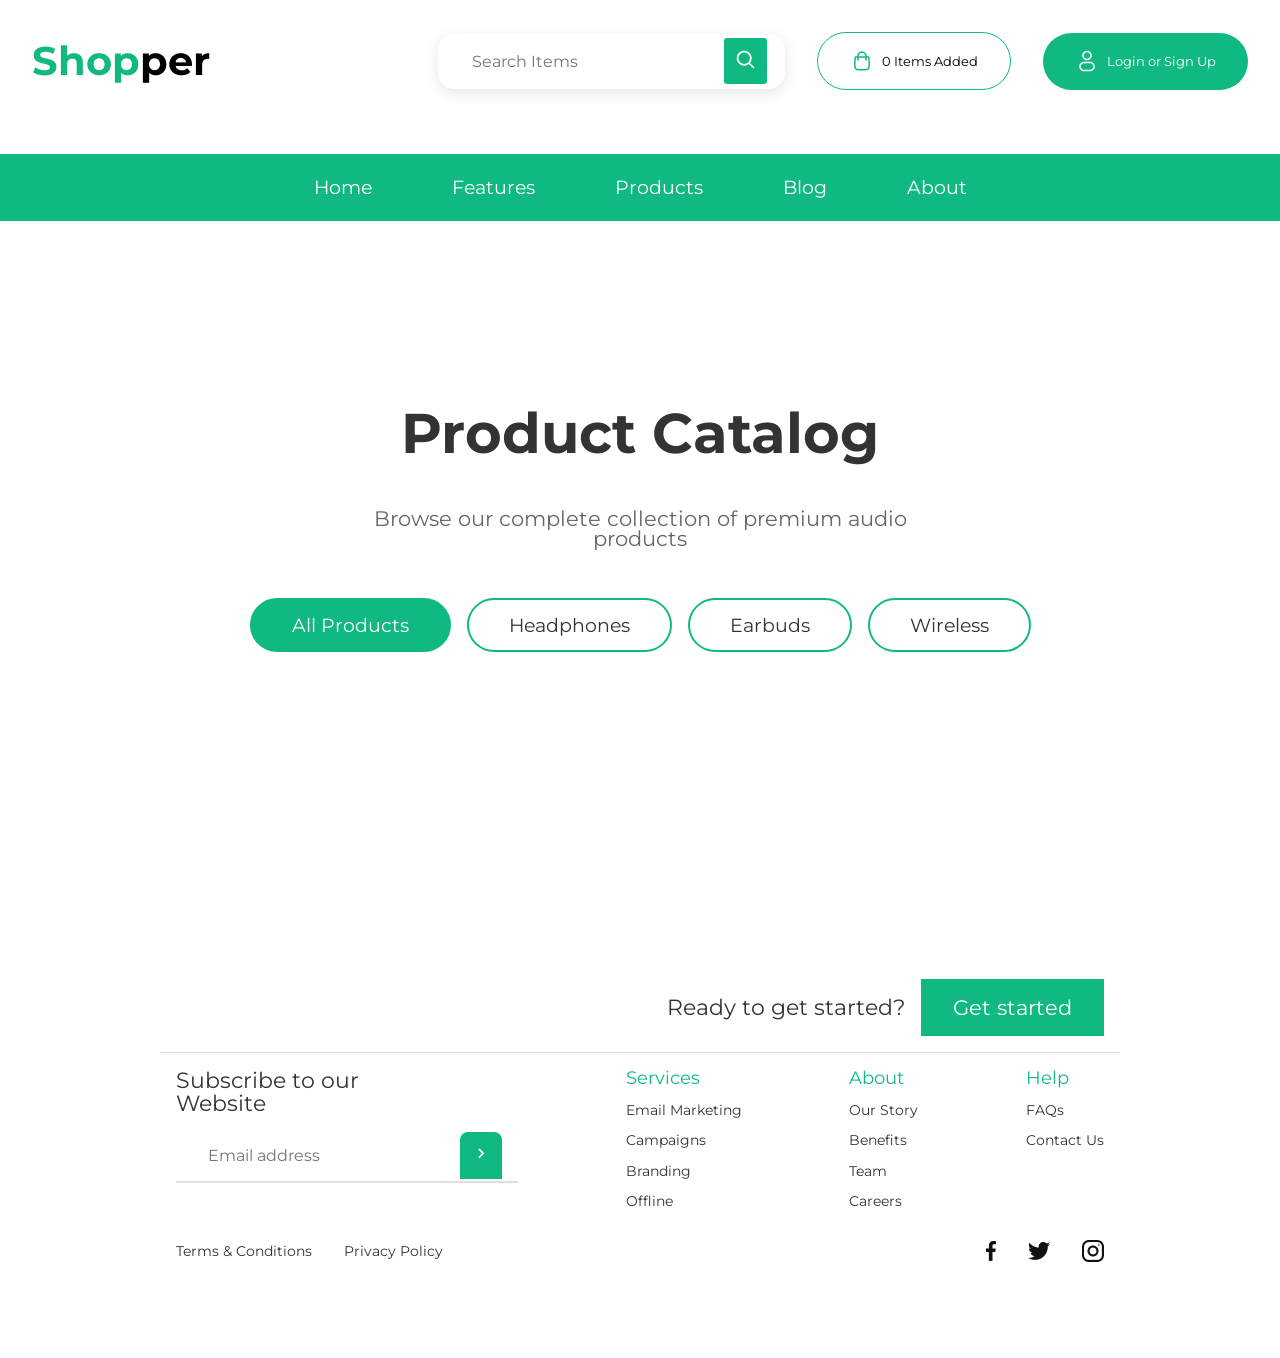
==== pages/catalog.html @ db153574 "feat: add catalog page" ====
<!DOCTYPE html>
<html lang="en">
<head>
    <meta charset="UTF-8">
    <meta name="viewport" content="width=device-width, initial-scale=1.0">
    <title>Catalog - Shopper</title>
    <link rel="stylesheet" href="../styles/home.css">
    <link rel="stylesheet" href="../styles/footer.css">
    <link rel="stylesheet" href="../styles/header.css">
    <link rel="stylesheet" href="../styles/global.css">
    <link rel="stylesheet" href="../styles/catalog.css">
    <link rel="stylesheet" href="../styles/mobile.css">
    <link rel="preconnect" href="https://fonts.googleapis.com">
    <link rel="preconnect" href="https://fonts.gstatic.com" crossorigin>
    <link href="https://fonts.googleapis.com/css2?family=Montserrat:ital,wght@0,100..900;1,100..900&display=swap" rel="stylesheet">
</head>
<body>
    <header>
        <div class="header-top">
            <h1 class="logo">
                <span class="shop">Shop</span><span class="per">per</span>
            </h1>
            <div class="header-top-buttons">
                <div class="search-container">
                    <input type="text" placeholder="Search Items" class="search-input">
                    <button type="button" class="search-button">
                        <img src="../images/search.png" alt="">
                    </button>
                </div>
                <button class="header-top-buttons1"><img src="../images/Shopping-bag.png" alt=""> 0 Items Added</button>
                <button class="header-top-buttons2"><img src="../images/Profile.png" alt=""> Login or Sign Up</button>
            </div>
        </div>
        <div class="header-bottom">
            <nav>
                <a href="home.html">Home</a>
                <a href="#">Features</a>
                <a href="catalog.html">Products</a>
                <a href="#">Blog</a>
                <a href="#">About</a>
            </nav>
        </div>
    </header>
    <main>
        <section class="catalog-section">
            <h1>Product Catalog</h1>
            <p class="catalog-description">Browse our complete collection of premium audio products</p>
            <div class="catalog-filters">
                <button class="filter-btn active" data-category="all">All Products</button>
                <button class="filter-btn" data-category="headphones">Headphones</button>
                <button class="filter-btn" data-category="earbuds">Earbuds</button>
                <button class="filter-btn" data-category="wireless">Wireless</button>
            </div>
            <div id="catalog-container"></div>
        </section>
    </main>
    <footer>
        <div class="footer-top">
            <p>Ready to get started?</p>
            <button>Get started</button>
        </div>
        <div class="footer-center">
            <div class="footer-center-block">
                <p>Subscribe to our<br>Website</p>
                <div class="email-container">
                    <input type="text" placeholder="Email address" class="email-input">
                    <button type="button" class="email-button">
                        <img src="../images/ic-keyboard-arrow-right-48px.png" alt="">
                    </button>
                </div>
            </div>
            <div class="footer-center-list">
                <p>Services</p>
                <a href="">Email Marketing</a>
                <a href="">Campaigns</a>
                <a href="">Branding</a>
                <a href="">Offline</a>
            </div>
            <div class="footer-center-list">
                <p>About</p>
                <a href="">Our Story</a>
                <a href="">Benefits</a>
                <a href="">Team</a>
                <a href="">Careers</a>               
            </div>
            <div class="footer-center-list">
                <p>Help</p>
                <a href="">FAQs</a>
                <a href="">Contact Us</a>
            </div>
        </div>
        <div class="footer-bottom">
            <div class="footer-bottom-left">
                <a>Terms & Conditions</a>
                <a>Privacy Policy</a>
            </div>
            <div class="footer-bottom-right">
                <img src="../images/001-facebook.png" alt="">
                <img src="../images/003-twitter.png" alt="">
                <img src="../images/004-instagram.png" alt="">
            </div>
        </div>
    </footer>
    <script src="../scripts/catalog.js"></script>
</body>
</html>
---- styles/home.css ----
.section1{
    display: flex;
    justify-content: center;
    align-items: center;
    gap: 2rem;
    width: 100%;
    padding: 2rem 4rem;
}

.section1-left{
    display: flex;
    justify-content: space-between;
    align-items: center;
    flex-direction: column;
    gap: 1rem;
    width: 50%;
}

.section1-left-top{
    display: flex;
    justify-content: center;
    align-items: start;
    flex-direction: column;
    gap: 3rem;
    width: 100%;
}

.section1-left-top h2{
    font-size: 4em;
}

.section1-left-top p{
    font-size: 1.3em;
}

.section1-left-top button{
    background: #10B981;
    padding: 1rem 3rem;
    border-radius: 0.6rem;
    font-size: 1.3em;
    color: white;
}

.section1-left-bottom{
    display: flex;
    justify-content: start;
    align-items: center;
    gap: 1rem;
    width: 100%;
}

.section1-left-bottom p{
    font-size: 1.5em;
}

.section1-right{
    display: flex;
    justify-content: center;
    align-items: end;
    gap: 1rem;
    width: 50%;
}

.section1-right-left{
    display: flex;
    justify-content: center;
    align-items: center;
    flex-direction: column;
    gap: 1rem;
}

.section1-right-left p{
    font-size: 1em;
}

.section1-right-right{
    display: flex;
    justify-content: center;
    align-items: center;
    flex-direction: column;
    gap: 1rem;
}

.section1-right-right-top, .section1-right-right-bottom{
    width: 100%;
}

.section1-right-right-top{
    text-align: start;
}

.section1-right-right-bottom{
    text-align: end;
}

.product-card {
    position: relative;
    display: flex;
    flex-direction: column;
    align-items: center;
    width: 300px; 
    height: 400px; 
}

.curved-text-container {
    position: absolute;
    top: -20px; 
    width: 100%;
    height: 120px; 
    display: flex;
    justify-content: center;
    z-index: 2;
}

.curved-text {
    width: 280px; 
    height: 150px; 
}

.curved-text text {
    font-size: 1.8em; 
    font-weight: bold;
    fill: #000000;
    letter-spacing: 1px; 
}

.product-image {
    margin-bottom: 1rem;
    background: #ECFEF4;
    padding: 7rem 1rem; 
    border-radius: 10rem;
    display: flex;
    justify-content: center;
    align-items: center;
    flex-direction: column;
    gap: 1rem;
    height: 100%;
}

.product-image img {
    object-fit: contain;
}

.product-price {
    font-size: 2em;
    font-weight: bold;
    color: #000;
}

/******************************************************/

.section2{
    display: flex;
    justify-content: center;
    align-items: center;
    gap: 5rem;
    background: #845EC2;
    width: 100%;
    padding: 3rem 5rem;
}

.section2-left{
    display: flex;
    justify-content: center;
    align-items: center;
    flex-direction: column;
    width: 50%;
    position: relative; 
}

.section2-left p{
    font-size: 3.5em;
    color: transparent; 
    -webkit-text-stroke: 1px #ffffff; 
    text-align: center;
    z-index: 1; 
}

.section2-left-imgs{
    display: flex;
    justify-content: center;
    align-items: center;
    gap: 2rem;
    width: 100%;
    position: relative; 
}

.section2-left-imgs img:nth-child(2){
    margin-bottom: 5rem;
    position: relative;
    z-index: 2; 
    transform: scale(1.1); 
}

.section2-left-price{
    display: flex;
    align-items: center;
    justify-content: center;
    gap: 0.5rem;
    z-index: 1;
}

.section2-left-price p{
    font-size: 2em;
    color: #000; 
    -webkit-text-stroke: 0; 
    color: white;
}

.section2-left-price b{
    font-size: 2em;
    margin-left: 1rem;
    color: white;
}

.section2-right{
    display: flex;
    justify-content: center;
    align-items: start;
    flex-direction: column;
    gap: 2rem;
    width: 50%;
}

.section2-right h2{
    font-size: 2.7em;
    color: white;
}

.section2-right p{
    font-size: 1.3em;
    color: white;
}

.section2-right-buttons{
    display: flex;
    justify-content: center;
    align-items: center;
    gap: 2rem;
}

.section2-right-buttons1{
    padding: 1rem 3rem;
    background: #10B981;
    font-size: 1.3em;
    color: white;
    border-radius: 0.5rem;
}

.section2-right-buttons2{
    padding: 1rem 3rem;
    background: transparent;
    font-size: 1.3em;
    color: white;
}

/***************************************************************/

.section3, .section4{
    display: flex;
    justify-content: center;
    align-items: center;
    flex-direction: column;
    gap: 2rem;
    padding: 5rem 3rem;
    width: 100%;
}

.section3 h2, .section4 h2{
    font-size: 2.7em;
}

.section3-buttons, .section4-buttons{
    display: flex;
    justify-content: center;
    align-items: center;
    gap: 1rem;
}

.section3-buttons button, .section4-buttons button{
    font-size: 1.5em;
    border-radius: 50%;
    padding: 1rem 3rem;
    background: transparent;
}

.section3-buttons button:first-child, .section4-buttons button:first-child{
    color: white;
    background: #10B981;
}

.section3-slider, .section4-slider{
    display: flex;
    justify-content: center;
    align-items: center;
    gap: 2rem;
    width: 100%;
}

.section3-slider-cards, .section4-slider-cards{
    display: grid;
    gap: 4rem;
    width: 100%;
    grid-template-columns: repeat(3, 1fr);
}

.section3-slider-card, .section4-slider-card{
    display: flex;
    justify-content: center;
    align-items: center;
    flex-direction: column;
    gap: 1rem;
    height: 100%;
}

.section3-slider-card-block, .section4-slider-card-block{
    padding: 1rem;
    display: flex;
    justify-content: space-between;
    align-items: center;
    flex-direction: column;
    gap: 1rem;
    border-radius: 1rem;
    width: 100%;
    min-height: 412px;
}

.card1{
    background: #ECFEF4;
}

.card2{
    background: #C9F2FF;
}

.card3{
    background: #E5D5FF;
}

.card11{
    background: #E0EFFF;
}

.card22{
    background: #E8F9FF;
}

.card33{
    background: #D3FBFB;
}

.section3-slider-card-block-text, .section4-slider-card-block-text{
    display: flex;
    justify-content: center;
    align-items: start;
    flex-direction: column;
    background: white;
    padding: 1rem;
    gap: 1rem;
    width: 100%;
    border-radius: 1rem;
}

.section3-slider-card-block-text p, .section4-slider-card-block-text p{
    font-size: 1.3em;
}

.section3-slider-card-block-text-rev, .section4-slider-card-block-text-rev{
    display: flex;
    justify-content: center;
    align-items: center;
    gap: 1rem;
}

.section3-slider-card-block-text-rev img, .section4-slider-card-block-text-rev img{
    width: 100%;
}

.section3-slider-card-block-text-rev p, .section4-slider-card-block-text-rev p{
    font-size: 0.7em;
    color: #888888;
    width: 100%;
}

.section3-slider-card-block-text b, .section4-slider-card-block-text b{
    font-size: 1.3em;
}

.section3-slider-card button, .section4-slider-card button{
    background: #10B981;
    font-size: 1.3em;
    padding: 1rem 3rem;
    width: 100%;
    border-radius: 1rem;
    color: white;
}

/*********************************************************/

.section5{
    display: flex;
    justify-content: center;
    align-items: center;
    flex-direction: column;
    gap: 3rem;
    width: 100%;
}

.section5 h2{
    font-size: 3em;
}

.section5-slider{
    width: 100%;
    background: #845EC2;
    padding: 3rem 5rem;
    display: flex;
    justify-content: center;
    align-items: center;
    gap: 1rem;
}

.section5-slider-block{
    display: flex;
    justify-content: center;
    align-items: center;
    gap: 2rem;
}

.section5-slider-block img:first-child{
    margin-bottom: 2rem;
}

.section5-slider-block-text{
    display: flex;
    justify-content: center;
    align-items: start;
    flex-direction: column;
    gap: 2rem;
}

.section5-slider-block-text h3{
    font-size: 3.5em;
    color: white;
}

.section5-slider-block-text p{
    font-size: 1.3em;
    color: white;
}

.section5-slider-block-text-price, .section5-slider-block-text-colors{
    display: flex;
    justify-content: center;
    align-items: center;
    gap: 1rem;
}

.section5-slider-block-text-price p{
    font-size: 2em;
    color: white;
}

.section5-slider-block-text-price b{
    font-size: 2em;
    color: white;
}

.section5-slider-block-text-color1{
    padding: 1rem;
    border-radius: 50%;
    background: #000;
}

.section5-slider-block-text-color2{
    padding: 1rem;
    border-radius: 50%;
    background: #FFF500;
}

.section5-slider-block-text-color3{
    padding: 1rem;
    border-radius: 50%;
    background: #4484FF;
}

.section5-slider-block-text-buttons{
    display: flex;
    justify-content: center;
    align-items: center;
    gap: 1rem;
}

.section5-slider-block-text-buttons button{
    padding: 1rem 5rem;
    border-radius: 0.5rem;
    font-size: 1.3em;
    background: transparent;
    color: white;
}

.section5-slider-block-text-buttons button:first-child{
    background: #10B981;
}
---- styles/footer.css ----
footer{
    display: flex;
    justify-content: center;
    align-items: center;
    flex-direction: column;
    width: 100%;
    max-width: 1440px;
    padding: 5rem 10rem;
}

.footer-top{
    display: flex;
    justify-content: end;
    align-items: center;
    width: 100%;
    gap: 1rem;
    border-bottom: 1px solid #9797974d;
    padding: 1rem;
}

.footer-top p{
    font-size: 1.4em;
}

.footer-top button{
    background: #10B981;
    font-size: 1.3em;
    padding: 1rem 2rem;
    color: white;
}

.footer-center{
    display: flex;
    justify-content: space-between;
    align-items: start;
    gap: 2rem;
    width: 100%;
    padding: 1rem;
}

.footer-center-block{
    display: flex;
    justify-content: center;
    align-items: start;
    flex-direction: column;
    gap: 1rem;
}

.footer-center-block p{
    font-size: 1.4em;
}

.email-container {
    display: flex;
    align-items: center;
    max-width: 400px;
    border-bottom: 2px solid #9797974d;
    overflow: hidden;
    background: white;
    transition: border-color 0.3s ease;
}

.email-input {
    flex: 1;
    padding: 1rem 2rem;
    border: none;
    outline: none;
    font-size: 1em;
    background: transparent;
}

.email-button {
    padding: 0.7rem;
    border-top-left-radius: 0.5rem;
    border-top-right-radius: 0.5rem;
    background: #10B981;
    cursor: pointer;
    transition: color 0.3s ease;
    margin-right: 1rem;
}

.email-button:hover {
    background: #0c8d62;
}

.footer-center-list{
    display: flex;
    justify-content: center;
    align-items: start;
    flex-direction: column;
    gap: 1rem;
}

.footer-center-list p{
    color: #10B981;
    font-size: 1.1em;
}

.footer-center-list a{
    font-size: 0.9em;
}

.footer-bottom{
    display: flex;
    justify-content: space-between;
    align-items: center;
    width: 100%;
    padding: 1rem;
}

.footer-bottom-left{
    display: flex;
    justify-content: center;
    align-items: center;
    gap: 2rem;
}

.footer-bottom-left a{
    font-size: 0.9em;
}

.footer-bottom-right{
    display: flex;
    justify-content: center;
    align-items: center;
    gap: 2rem;
}
---- styles/header.css ----
header{
    width: 100%;
    max-width: 1440px;
    display: flex;
    justify-content: center;
    align-items: center;
    flex-direction: column;
    gap: 2rem;
}

.header-top{
    display: flex;
    justify-content: space-between;
    align-items: center;
    padding: 2rem;
    width: 100%;
}

.logo {
    font-size: 2.5em;
}

.shop {
    color: #10B981; 
}

.per {
    color: #000000; 
}

.header-top-buttons{
    display: flex;
    justify-content: center;
    align-items: center;
    gap: 2rem;
}

.search-container {
    display: flex;
    align-items: center;
    max-width: 400px;
    border: 2px solid #ffffff;
    border-radius: 1rem;
    overflow: hidden;
    background: white;
    transition: border-color 0.3s ease;
    box-shadow: 0 4px 15px rgba(0, 0, 0, 0.1);
}

.search-input {
    flex: 1;
    padding: 1rem 2rem;
    border: none;
    outline: none;
    font-size: 1em;
    background: transparent;
}

.search-button {
    padding: 0.7rem;
    border-radius: 0.2rem;
    background: #10B981;
    cursor: pointer;
    transition: color 0.3s ease;
    margin-right: 1rem;
}

.search-button:hover {
    background: #0c8d62;
}

.header-top-buttons1{
    border: 0.1rem solid #10B981;
    border-radius: 2rem;
    padding: 1rem 2rem;
    background: white;
    display: flex;
    justify-content: center;
    align-items: center;
    gap: 0.5rem;
}

.header-top-buttons2{
    background: #10B981;
    border-radius: 2rem;
    padding: 1rem 2rem;
    color: white;
    display: flex;
    justify-content: center;
    align-items: center;
    gap: 0.5rem;
}

.header-bottom{
    width: 100%;
    background: #10B981;
    padding: 1.5rem;
    display: flex;
    justify-content: center;
    align-items: center;
}

.header-bottom nav{
    display: flex;
    justify-content: center;
    align-items: center;
    gap: 5rem;   
}

.header-bottom nav a{
    color: white;
    font-size: 1.2em;
}
---- styles/global.css ----
* {
    margin: 0;
    padding: 0;
    box-sizing: border-box;
    font-family: 'Montserrat', sans-serif;
}

html {
    scroll-behavior: smooth;
    display: flex;
    justify-content: center;
    align-items: center;
}

body {
    line-height: 100%;
    color: #333;
    background: #FFFFFF;
    display: flex;
    justify-content: center;
    align-items: center;
    flex-direction: column;
    max-width: 1440px;
    width: 100%;
}

a {
    text-decoration: none;
    color: inherit;
}

ul {
    list-style: none;
}

button {
    cursor: pointer;
    border: none;
}

input:focus {
    outline: none;
}

main{
    display: flex;
    justify-content: center;
    align-items: center;
    flex-direction: column;
    width: 100%;
    max-width: 1440px;
    padding-top: 2rem;
}

h1, h2, h3, h4, a, span, p, b{
    line-height: 100%;
}
---- styles/catalog.css ----
.catalog-section {
    display: flex;
    justify-content: center;
    align-items: center;
    flex-direction: column;
    gap: 3rem;
    padding: 5rem 4rem;
    width: 100%;
    min-height: 70vh;
}

.catalog-section h1 {
    font-size: 3.5em;
    color: #333;
    text-align: center;
}

.catalog-description {
    font-size: 1.3em;
    color: #666;
    text-align: center;
    max-width: 600px;
}

.catalog-filters {
    display: flex;
    justify-content: center;
    align-items: center;
    gap: 1rem;
    flex-wrap: wrap;
}

.filter-btn {
    font-size: 1.2em;
    padding: 0.8rem 2.5rem;
    border-radius: 50px;
    background: transparent;
    border: 2px solid #10B981;
    color: #333;
    transition: all 0.3s ease;
}

.filter-btn:hover {
    background: #10B981;
    color: white;
}

.filter-btn.active {
    background: #10B981;
    color: white;
}

#catalog-container {
    display: grid;
    grid-template-columns: repeat(auto-fill, minmax(300px, 1fr));
    gap: 3rem;
    width: 100%;
    max-width: 1200px;
    margin-top: 2rem;
}

.product-catalog-card {
    display: flex;
    justify-content: space-between;
    align-items: center;
    flex-direction: column;
    gap: 1.5rem;
    background: white;
    border-radius: 1rem;
    overflow: hidden;
    box-shadow: 0 4px 6px rgba(0, 0, 0, 0.1);
    transition: transform 0.3s ease, box-shadow 0.3s ease;
}

.product-catalog-card:hover {
    transform: translateY(-10px);
    box-shadow: 0 8px 15px rgba(0, 0, 0, 0.2);
}

.product-catalog-card-image {
    width: 100%;
    padding: 3rem 2rem;
    display: flex;
    justify-content: center;
    align-items: center;
    position: relative;
    min-height: 280px;
}

.product-catalog-card-image img {
    max-width: 80%;
    max-height: 200px;
    object-fit: contain;
    transition: transform 0.3s ease;
}

.product-catalog-card:hover .product-catalog-card-image img {
    transform: scale(1.1);
}

.product-badge {
    position: absolute;
    top: 1rem;
    right: 1rem;
    background: #10B981;
    color: white;
    padding: 0.5rem 1rem;
    border-radius: 20px;
    font-size: 0.9em;
    font-weight: bold;
}

.product-badge.hot {
    background: #FF6B6B;
}

.product-badge.new {
    background: #845EC2;
}

.product-catalog-card-info {
    display: flex;
    justify-content: space-between;
    align-items: flex-start;
    flex-direction: column;
    gap: 1rem;
    padding: 1.5rem;
    width: 100%;
    background: white;
}

.product-catalog-card-title {
    font-size: 1.3em;
    font-weight: 600;
    color: #333;
}

.product-catalog-card-category {
    font-size: 0.9em;
    color: #888;
    text-transform: uppercase;
    letter-spacing: 1px;
}

.product-catalog-card-description {
    font-size: 1em;
    color: #666;
    line-height: 1.5;
}

.product-catalog-card-reviews {
    display: flex;
    justify-content: flex-start;
    align-items: center;
    gap: 0.5rem;
    width: 100%;
}

.product-catalog-card-reviews img {
    width: 80px;
    height: auto;
}

.product-catalog-card-reviews span {
    font-size: 0.9em;
    color: #888;
}

.product-catalog-card-bottom {
    display: flex;
    justify-content: space-between;
    align-items: center;
    width: 100%;
    padding-top: 1rem;
    border-top: 1px solid #eee;
}

.product-catalog-card-price {
    font-size: 1.8em;
    font-weight: bold;
    color: #10B981;
}

.product-catalog-card-stock {
    font-size: 0.9em;
    color: #666;
}

.product-catalog-card-stock.in-stock {
    color: #10B981;
    font-weight: 600;
}

.product-catalog-card-stock.low-stock {
    color: #FFA500;
    font-weight: 600;
}

.product-catalog-card-stock.out-of-stock {
    color: #FF6B6B;
    font-weight: 600;
}

.product-catalog-card-button {
    width: 100%;
    padding: 1rem;
    background: #10B981;
    color: white;
    font-size: 1.2em;
    font-weight: 600;
    border: none;
    border-radius: 0.5rem;
    cursor: pointer;
    transition: background 0.3s ease;
}

.product-catalog-card-button:hover {
    background: #0ea071;
}

.product-catalog-card-button:disabled {
    background: #ccc;
    cursor: not-allowed;
}

/* Color classes for different products */
.bg-green {
    background: #ECFEF4;
}

.bg-blue {
    background: #C9F2FF;
}

.bg-purple {
    background: #E5D5FF;
}

.bg-lightblue {
    background: #E0EFFF;
}

.bg-cyan {
    background: #E8F9FF;
}

.bg-teal {
    background: #D3FBFB;
}

.bg-pink {
    background: #FFE5F1;
}

.bg-yellow {
    background: #FFF9E6;
}

/* Responsive Design */
@media (max-width: 768px) {
    .catalog-section {
        padding: 3rem 2rem;
    }

    .catalog-section h1 {
        font-size: 2.5em;
    }

    #catalog-container {
        grid-template-columns: 1fr;
        gap: 2rem;
    }

    .filter-btn {
        font-size: 1em;
        padding: 0.6rem 1.5rem;
    }
}
---- styles/mobile.css ----
@media (max-width: 1150px) {
    .section5-slider-block img:first-child{
        display: none;
    }

    .section2-left-imgs img:first-child{
        display: none;
    }

    .section2{
        padding: 1rem;
    }
    
    footer{
        padding: 1rem;
    }
}

@media (max-width: 1024px) {
  .header-top {
    flex-direction: column;
    gap: 1.5rem;
    padding: 1rem;
  }
  
  .header-top-buttons {
    flex-wrap: wrap;
    gap: 1rem;
  }
  
  .header-bottom nav {
    gap: 2rem;
  }
  
  .section1 {
    flex-direction: column;
    padding: 1rem;
    gap: 3rem;
  }
  
  .section1-left,
  .section1-right {
    width: 100%;
  }
  
  .section1-left-top h2 {
    font-size: 2.5em;
  }
  
  .section2 {
    flex-direction: column;
    gap: 3rem;
    padding: 2rem;
  }
  
  .section2-left,
  .section2-right {
    width: 100%;
  }
  
  .section3-slider-cards,
  .section4-slider-cards {
    grid-template-columns: repeat(2, 1fr);
    gap: 2rem;
  }
  
  .section5-slider-block {
    flex-direction: column;
  }
  
  footer {
    padding: 3rem 2rem;
  }
  
  .footer-center {
    flex-wrap: wrap;
  }
}

@media (max-width: 768px) {
  .logo {
    font-size: 2em;
  }

  .section2, .section3, .section4{
    padding: 1rem;
  }

  .section5-slider{
    gap: 0;
  }
  
  .header-top-buttons1,
  .header-top-buttons2 {
    padding: 0.8rem 1.5rem;
    font-size: 0.9em;
  }
  
  .search-container {
    max-width: 300px;
  }
  
  .header-bottom nav {
    gap: 1.5rem;
    flex-wrap: wrap;
  }
  
  .header-bottom nav a {
    font-size: 1em;
  }
  
  .section1-left-top h2 {
    font-size: 2em;
  }
  
  .section1-left-top p {
    font-size: 1.1em;
  }
  
  .section1-left-top button {
    padding: 0.8rem 2rem;
    font-size: 1.1em;
  }
  
  .product-card {
    width: 250px;
    height: 350px;
  }
  
  .curved-text-container {
    top: -10px;
  }
  
  .curved-text {
    width: 230px;
    height: 120px;
  }
  
  .curved-text text {
    font-size: 1.5em;
  }
  
  .product-image {
    padding: 5rem 1rem;
  }
  
  .section2-left p {
    font-size: 2.5em;
  }
  
  .section2-right h2 {
    font-size: 2em;
  }
  
  .section2-right p {
    font-size: 1.1em;
  }
  
  .section2-right-buttons {
    flex-direction: column;
    width: 100%;
  }
  
  .section2-right-buttons1,
  .section2-right-buttons2 {
    width: 100%;
    text-align: center;
  }
  
  .section3-slider-cards,
  .section4-slider-cards {
    grid-template-columns: 1fr;
  }
  
  .section3-slider-card-block,
  .section4-slider-card-block {
    min-height: 350px;
  }
  
  .section5 h2 {
    font-size: 2.5em;
  }
  
  .section5-slider {
    padding: 2rem;
  }
  
  .section5-slider-block-text h3 {
    font-size: 2.5em;
  }
  
  .section5-slider-block-text p {
    font-size: 1.1em;
  }
  
  .section5-slider-block-text-buttons {
    flex-direction: column;
    width: 100%;
  }
  
  .section5-slider-block-text-buttons button {
    width: 100%;
    padding: 1rem 2rem;
  }
  
  .footer-top {
    flex-direction: column;
    text-align: center;
    gap: 1.5rem;
  }
  
  .footer-center {
    flex-direction: column;
    gap: 2rem;
  }
  
  .footer-bottom {
    flex-direction: column;
    gap: 1.5rem;
    text-align: center;
  }

  .section4-buttons{
    flex-direction: column;
  }

  .search-input{
    padding: 1rem;
  }

  .none{
    display: none;
  }
}

@media (max-width: 480px) {
  .header-top-buttons {
    flex-direction: column;
    width: 100%;
  }

  .footer-center-block{
    width: 100%;
  }

  .arrow{
    width: 30px;
  }

  .email-container{
    width: 100%;
  }

  .section4-slider, .section3-slider{
    gap: 0;
  }
  
  .footer-center{
    width: 100%;
  }

  .search-container {
    max-width: 100%;
    width: 100%;
  }
  
  .header-top-buttons1,
  .header-top-buttons2 {
    width: 100%;
    justify-content: center;
  }
  
  .header-bottom {
    padding: 1rem;
  }
  
  .header-bottom nav {
    flex-direction: column;
    gap: 1rem;
  }
  
  .section1-left-top h2 {
    font-size: 1.8em;
  }
  
  .section1-left-bottom {
    flex-direction: column;
    text-align: center;
    gap: 0.5rem;
  }
  
  .section1-right {
    flex-direction: column;
    align-items: center;
  }
  
  .section1-right-left {
    flex-direction: row;
  }
  
  .product-card {
    width: 220px;
    height: 320px;
  }
  
  .curved-text {
    width: 200px;
    height: 100px;
  }
  
  .curved-text text {
    font-size: 1.3em;
  }
  
  .product-image {
    padding: 4rem 1rem;
  }
  
  .section2-left p {
    font-size: 2em;
  }
  
  .section2-left-imgs {
    flex-direction: column;
  }
  
  .section2-left-imgs img:nth-child(2) {
    margin-bottom: 0;
    transform: scale(1);
  }
  
  .section2-left-price {
    flex-direction: column;
    gap: 0.5rem;
  }
  
  .section3-buttons,
  .section4-buttons {
    flex-wrap: wrap;
  }
  
  .section3-buttons button,
  .section4-buttons button {
    padding: 0.8rem 1.5rem;
    font-size: 1.2em;
  }
  
  .section5-slider {
    padding: 1.5rem;
  }
  
  .section5-slider-block-text h3 {
    font-size: 2em;
  }
  
  .section5-slider-block-text-price {
    flex-direction: column;
    gap: 0.5rem;
  }
  
  footer {
    padding: 2rem 1rem;
  }
}

@media (max-width: 320px) {
  .logo {
    font-size: 1.8em;
  }
  
  .section1-left-top h2 {
    font-size: 1.5em;
  }
  
  .section1-left-top p {
    font-size: 1em;
  }
  
  .section1-left-top button {
    padding: 0.7rem 1.5rem;
    font-size: 1em;
  }
  
  .product-card {
    width: 200px;
    height: 300px;
  }
  
  .curved-text {
    width: 180px;
  }
  
  .curved-text text {
    font-size: 1.1em;
  }
  
  .product-image {
    padding: 3.5rem 0.5rem;
  }
  
  .section2-left p {
    font-size: 1.7em;
  }
  
  .section2-right h2 {
    font-size: 1.7em;
  }
  
  .section2-right p {
    font-size: 1em;
  }
  
  .section3 h2,
  .section4 h2 {
    font-size: 2em;
  }
  
  .section3-buttons button,
  .section4-buttons button {
    padding: 0.7rem 1.2rem;
    font-size: 1.1em;
  }
  
  .section5 h2 {
    font-size: 2em;
  }
  
  .section5-slider-block-text h3 {
    font-size: 1.7em;
  }
  
  .section5-slider-block-text p {
    font-size: 1em;
  }
  
  .section5-slider-block-text-buttons button {
    padding: 0.8rem 1.5rem;
    font-size: 1.1em;
  }
  
  .footer-top p {
    font-size: 1.2em;
  }
  
  .footer-top button {
    font-size: 1.1em;
    padding: 0.8rem 1.5rem;
  }
}
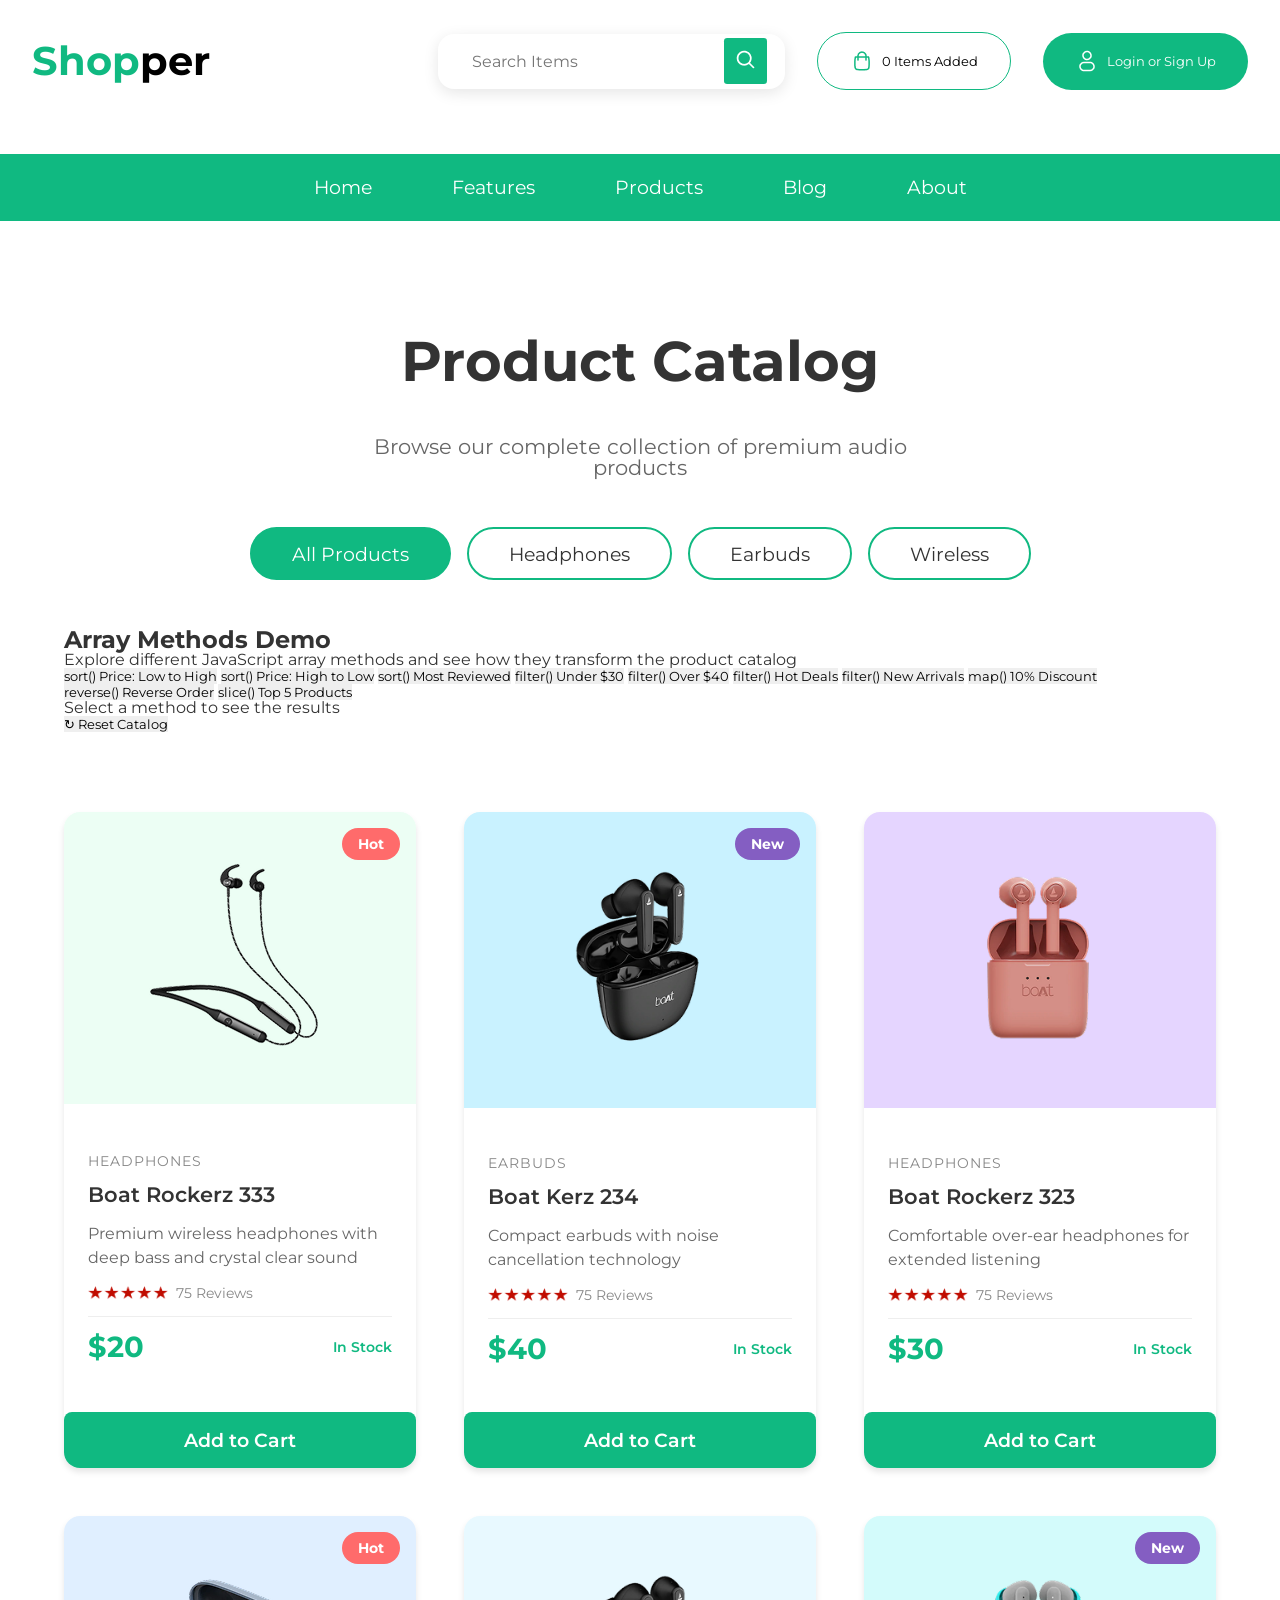
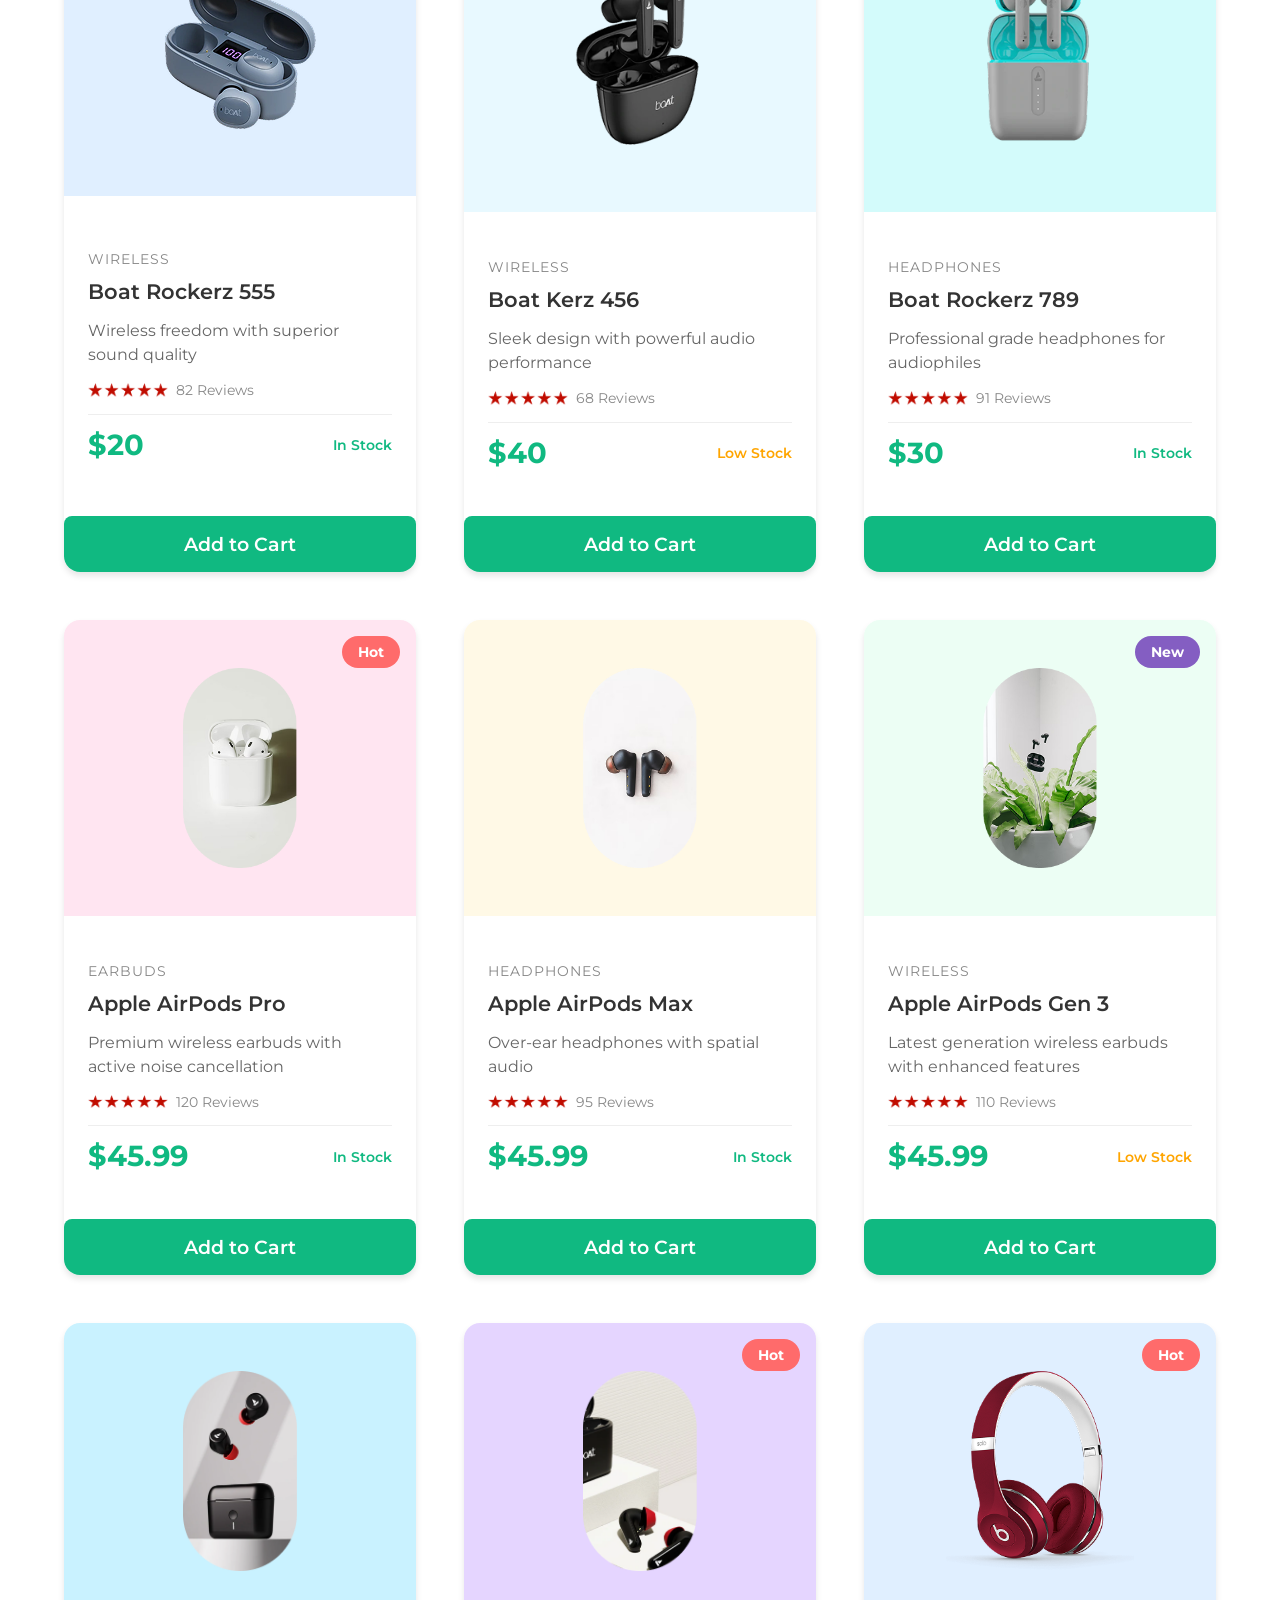
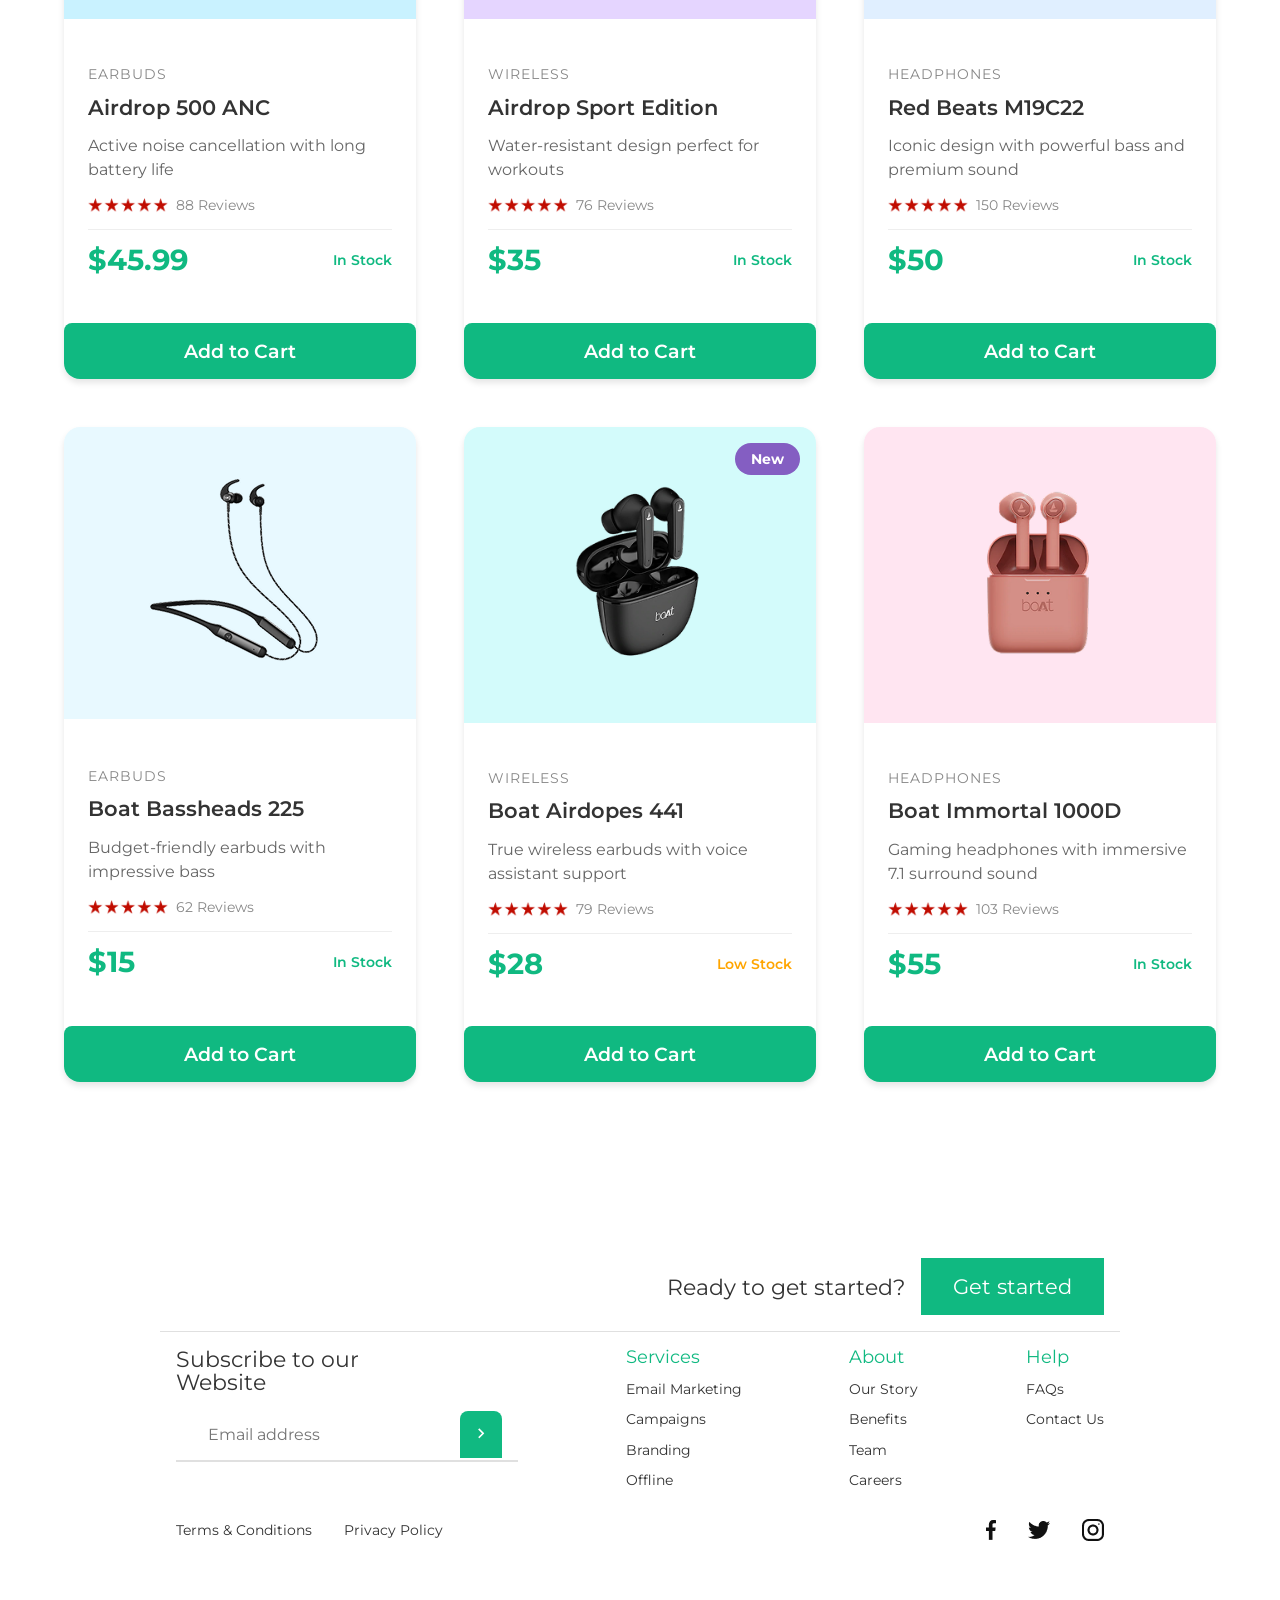
==== commit 3e9aeb1f: "feat: section with 10 buttons for sort methodes" ====
--- a/pages/catalog.html
+++ b/pages/catalog.html
@@ -51,6 +51,60 @@
                 <button class="filter-btn" data-category="earbuds">Earbuds</button>
                 <button class="filter-btn" data-category="wireless">Wireless</button>
             </div>
+            
+            <div class="array-methods-section">
+                <h2>Array Methods Demo</h2>
+                <p class="methods-description">Explore different JavaScript array methods and see how they transform the product catalog</p>
+                <div class="array-methods-buttons">
+                    <button class="method-btn" data-method="price-asc">
+                        <span class="method-name">sort()</span>
+                        <span class="method-desc">Price: Low to High</span>
+                    </button>
+                    <button class="method-btn" data-method="price-desc">
+                        <span class="method-name">sort()</span>
+                        <span class="method-desc">Price: High to Low</span>
+                    </button>
+                    <button class="method-btn" data-method="reviews-desc">
+                        <span class="method-name">sort()</span>
+                        <span class="method-desc">Most Reviewed</span>
+                    </button>
+                    <button class="method-btn" data-method="cheap">
+                        <span class="method-name">filter()</span>
+                        <span class="method-desc">Under $30</span>
+                    </button>
+                    <button class="method-btn" data-method="expensive">
+                        <span class="method-name">filter()</span>
+                        <span class="method-desc">Over $40</span>
+                    </button>
+                    <button class="method-btn" data-method="hot">
+                        <span class="method-name">filter()</span>
+                        <span class="method-desc">Hot Deals</span>
+                    </button>
+                    <button class="method-btn" data-method="new">
+                        <span class="method-name">filter()</span>
+                        <span class="method-desc">New Arrivals</span>
+                    </button>
+                    <button class="method-btn" data-method="discount">
+                        <span class="method-name">map()</span>
+                        <span class="method-desc">10% Discount</span>
+                    </button>
+                    <button class="method-btn" data-method="reverse">
+                        <span class="method-name">reverse()</span>
+                        <span class="method-desc">Reverse Order</span>
+                    </button>
+                    <button class="method-btn" data-method="top5">
+                        <span class="method-name">slice()</span>
+                        <span class="method-desc">Top 5 Products</span>
+                    </button>
+                </div>
+                <div class="array-info">
+                    <p id="method-info">Select a method to see the results</p>
+                </div>
+                <button class="reset-btn" id="reset-catalog">
+                    <span>↻ Reset Catalog</span>
+                </button>
+            </div>
+            
             <div id="catalog-container"></div>
         </section>
     </main>
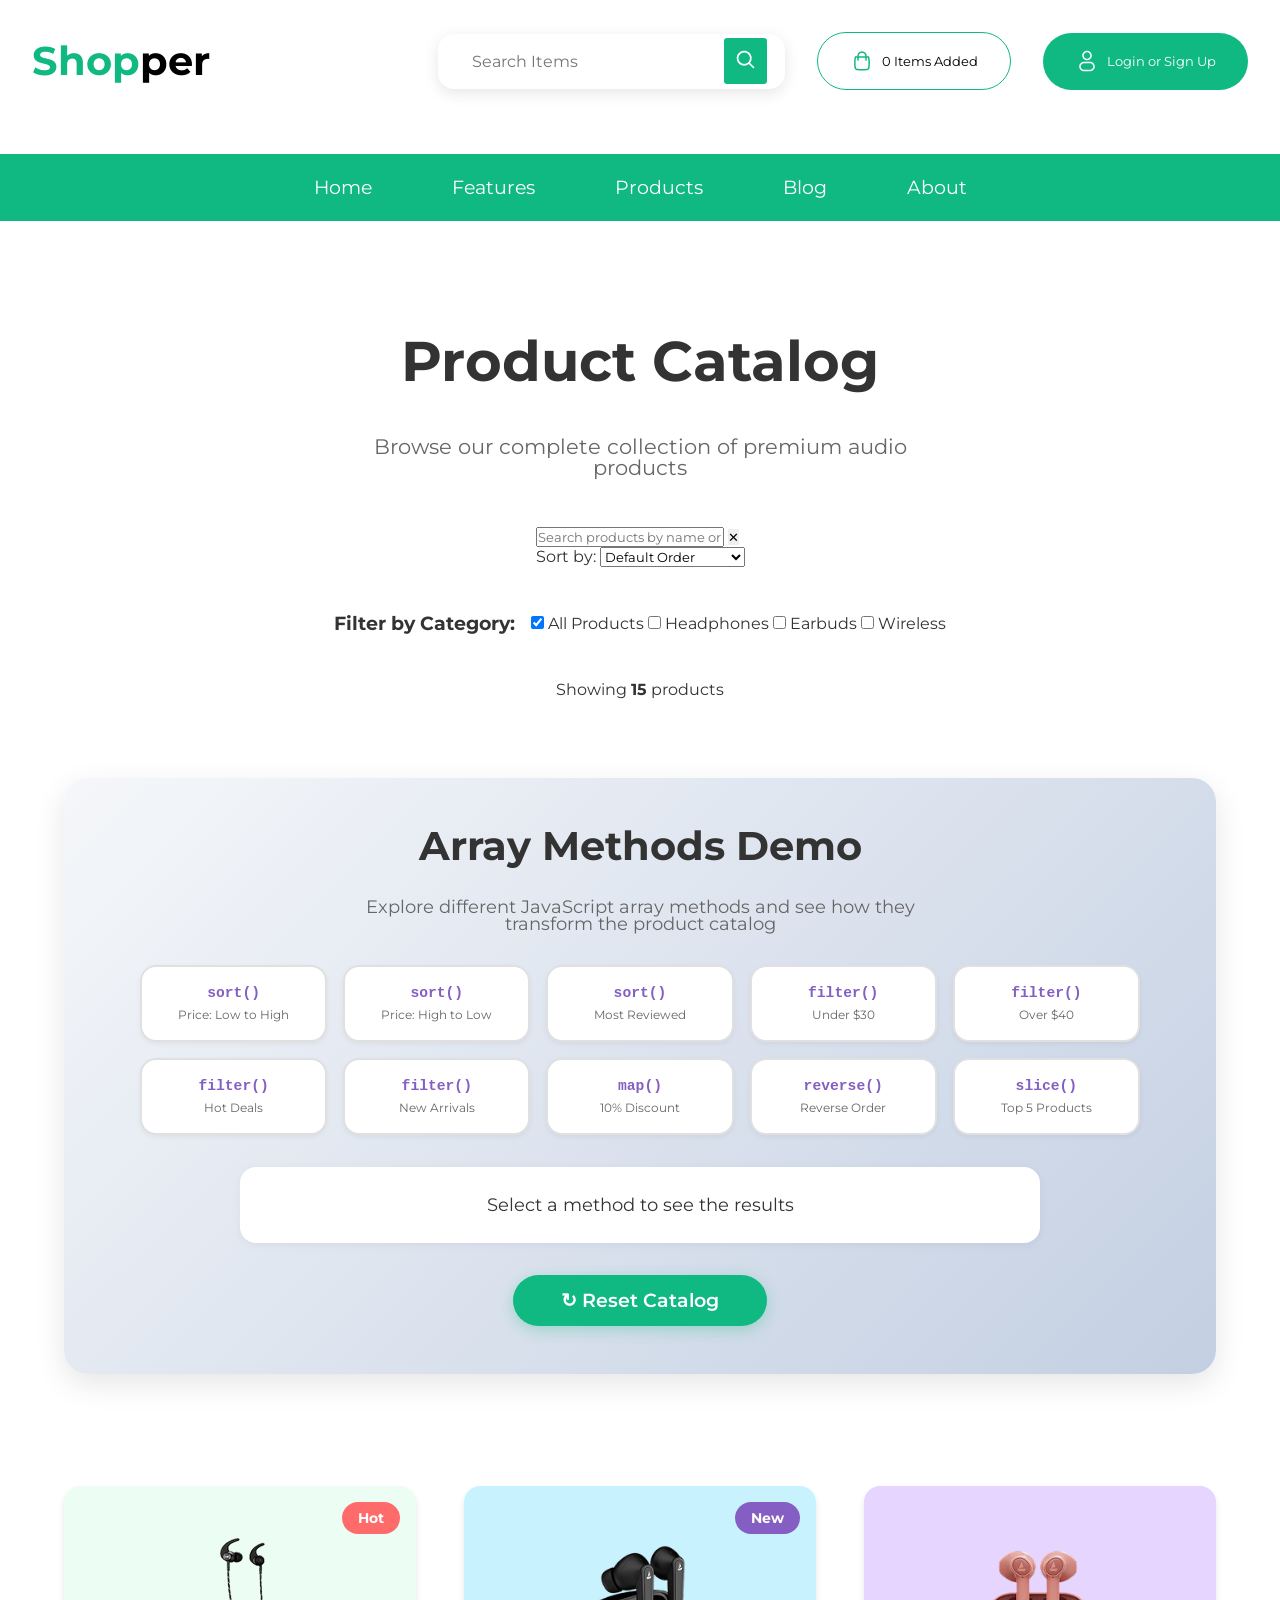
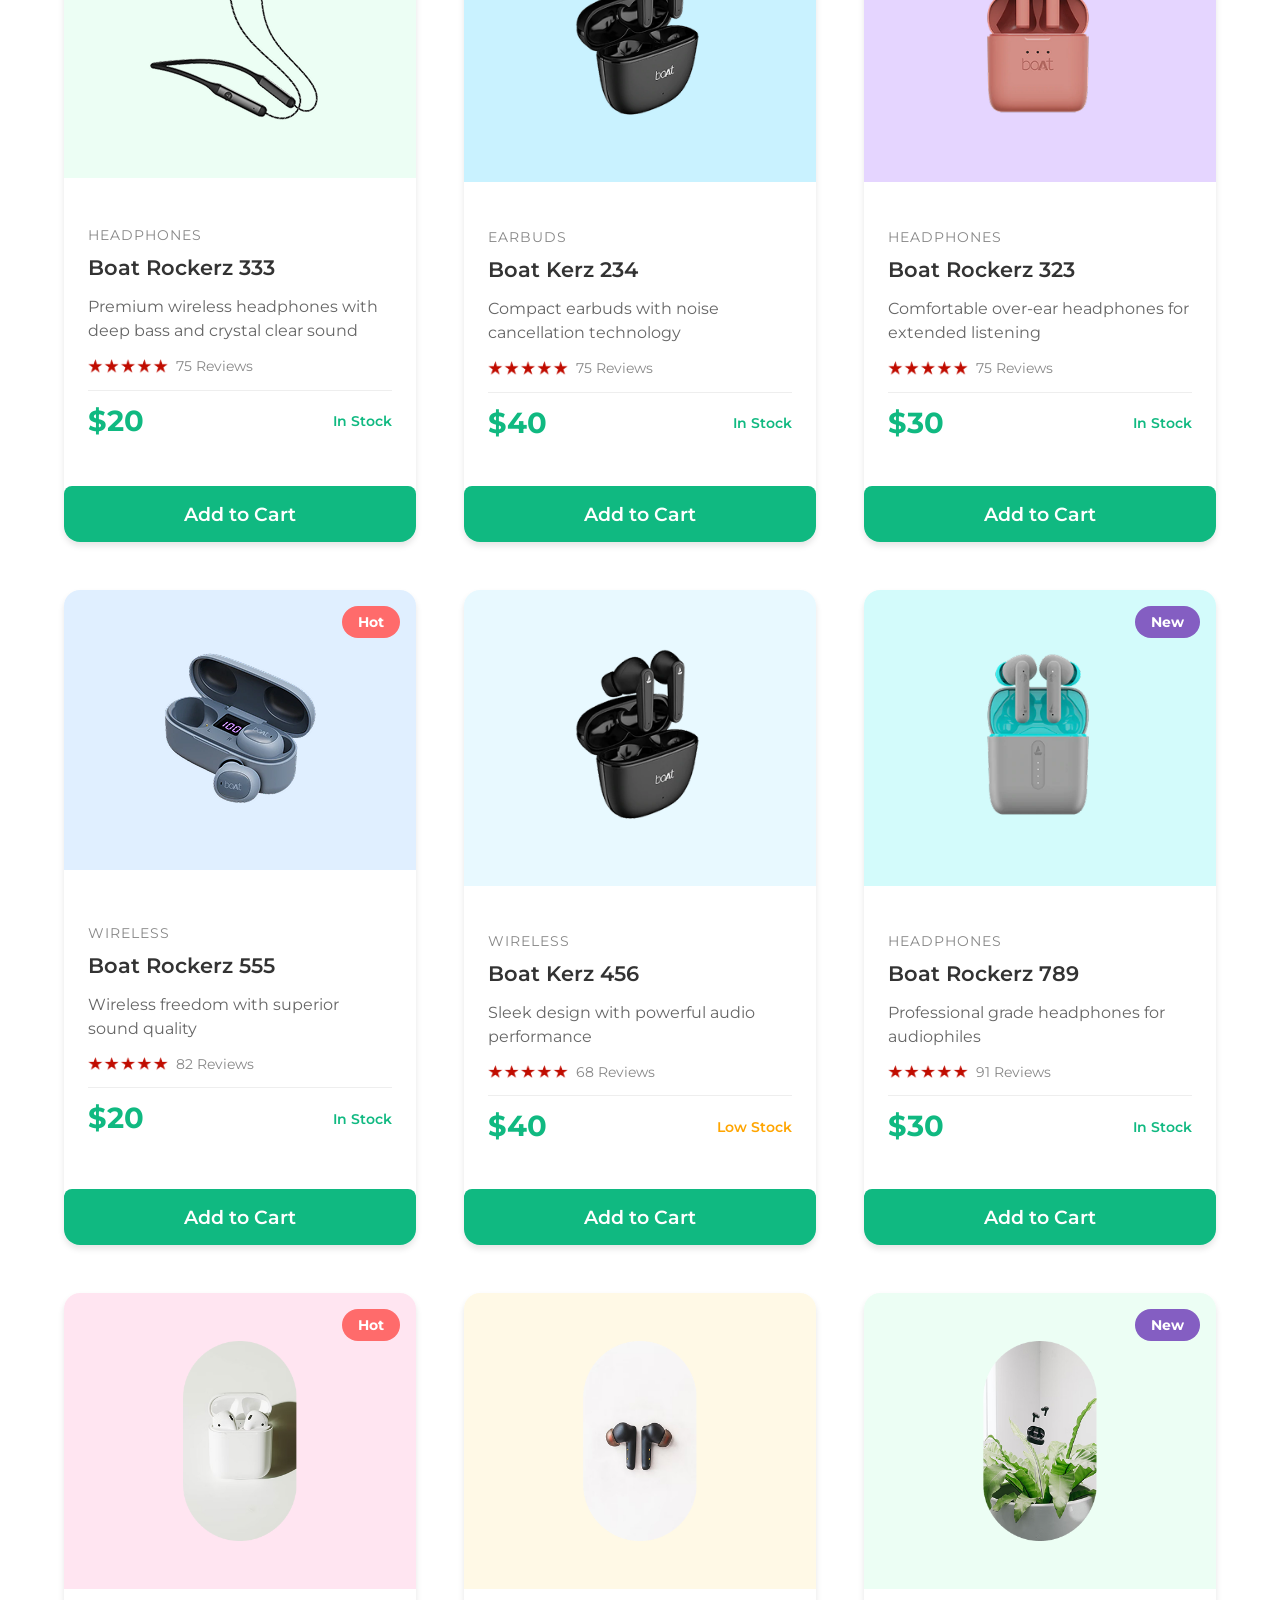
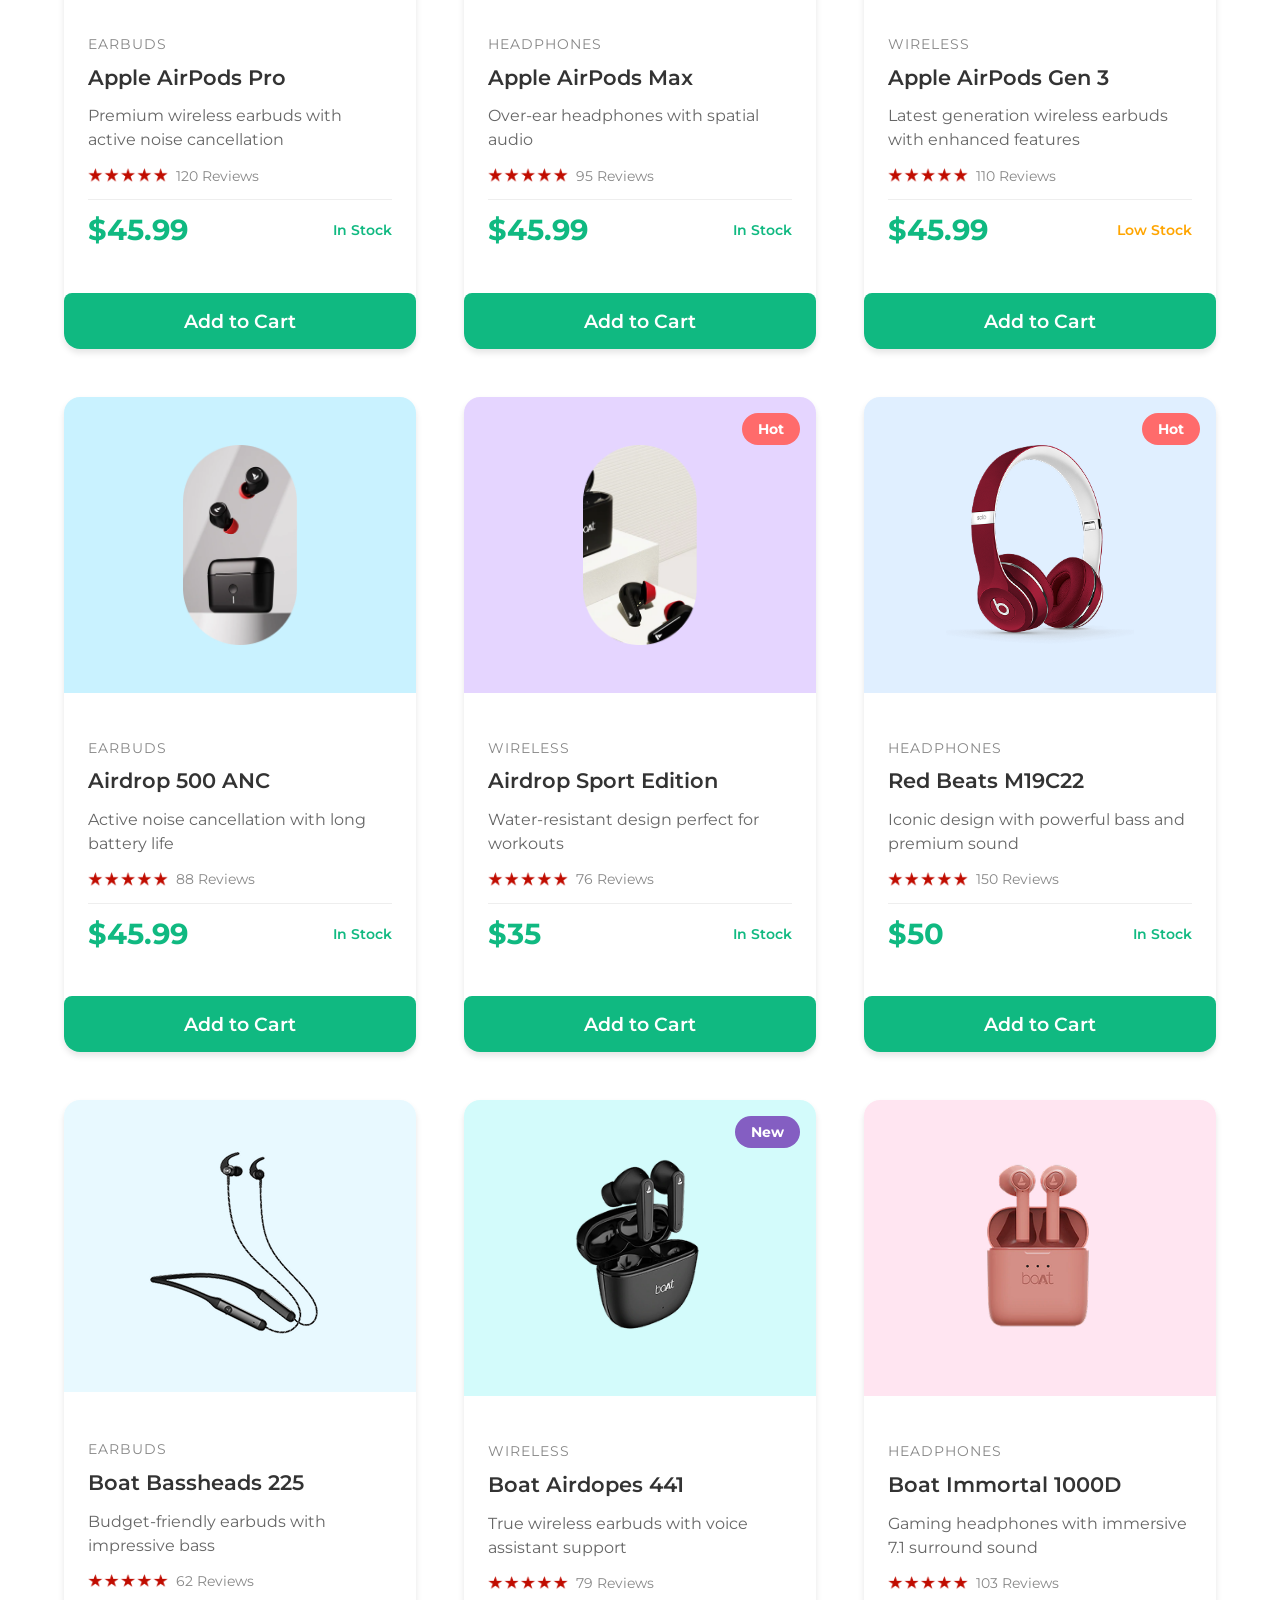
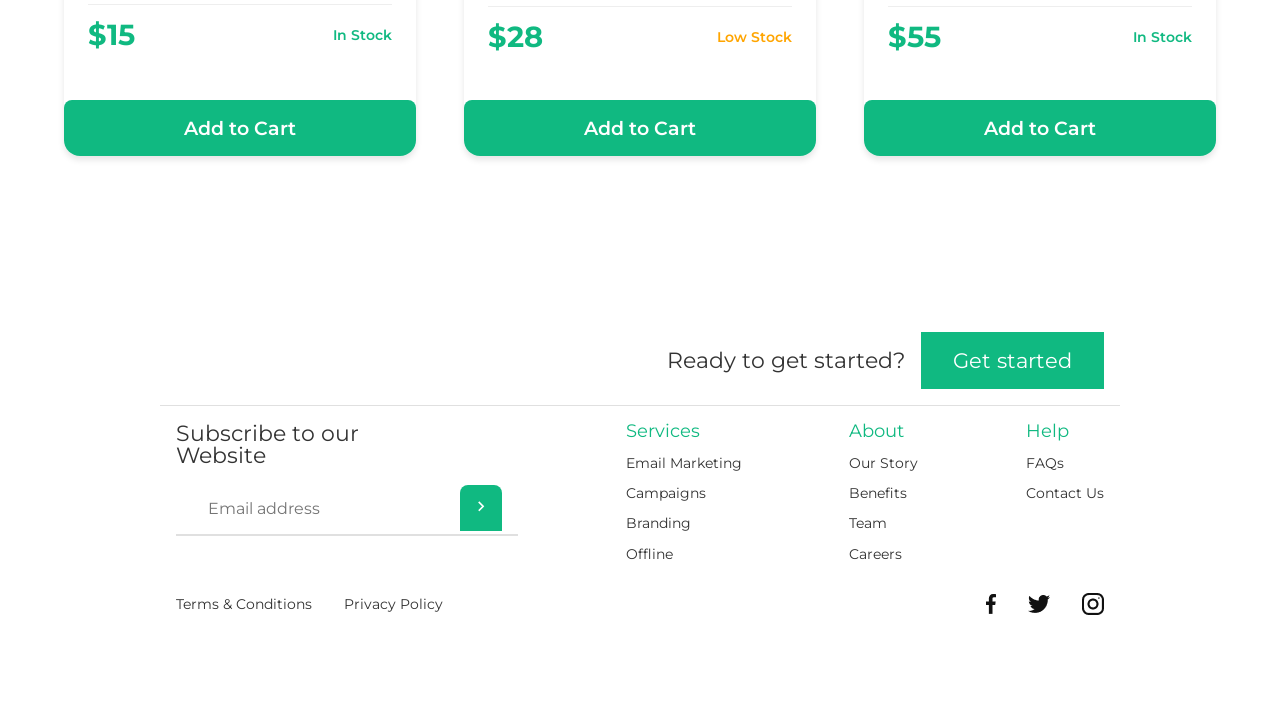
==== commit 4edcf113: "feat: search bar, deopdown, sort, checkboxes" ====
--- a/pages/catalog.html
+++ b/pages/catalog.html
@@ -45,11 +45,53 @@
         <section class="catalog-section">
             <h1>Product Catalog</h1>
             <p class="catalog-description">Browse our complete collection of premium audio products</p>
+            
+            <!-- Search and Sort Controls -->
+            <div class="search-sort-container">
+                <div class="search-box">
+                    <input type="text" id="search-input" class="search-field" placeholder="Search products by name or description...">
+                    <button type="button" class="clear-search" id="clear-search">✕</button>
+                </div>
+                <div class="sort-box">
+                    <label for="sort-select">Sort by:</label>
+                    <select id="sort-select" class="sort-dropdown">
+                        <option value="default">Default Order</option>
+                        <option value="name-asc">Name (A-Z)</option>
+                        <option value="name-desc">Name (Z-A)</option>
+                        <option value="price-asc">Price (Low to High)</option>
+                        <option value="price-desc">Price (High to Low)</option>
+                        <option value="reviews-desc">Most Reviewed</option>
+                        <option value="reviews-asc">Least Reviewed</option>
+                    </select>
+                </div>
+            </div>
+            
+            <!-- Category Filters -->
             <div class="catalog-filters">
-                <button class="filter-btn active" data-category="all">All Products</button>
-                <button class="filter-btn" data-category="headphones">Headphones</button>
-                <button class="filter-btn" data-category="earbuds">Earbuds</button>
-                <button class="filter-btn" data-category="wireless">Wireless</button>
+                <h3>Filter by Category:</h3>
+                <div class="category-checkboxes">
+                    <label class="category-checkbox">
+                        <input type="checkbox" value="all" id="cat-all" checked>
+                        <span>All Products</span>
+                    </label>
+                    <label class="category-checkbox">
+                        <input type="checkbox" value="headphones" id="cat-headphones">
+                        <span>Headphones</span>
+                    </label>
+                    <label class="category-checkbox">
+                        <input type="checkbox" value="earbuds" id="cat-earbuds">
+                        <span>Earbuds</span>
+                    </label>
+                    <label class="category-checkbox">
+                        <input type="checkbox" value="wireless" id="cat-wireless">
+                        <span>Wireless</span>
+                    </label>
+                </div>
+            </div>
+            
+            <!-- Results Counter -->
+            <div class="results-info">
+                <p id="results-counter">Showing <strong>15</strong> products</p>
             </div>
             
             <div class="array-methods-section">
--- a/styles/catalog.css
+++ b/styles/catalog.css
@@ -118,6 +118,10 @@
     background: #845EC2;
 }
 
+.product-badge.sale {
+    background: #FFA500;
+}
+
 .product-catalog-card-info {
     display: flex;
     justify-content: space-between;
@@ -256,7 +260,131 @@
     background: #FFF9E6;
 }
 
+/* Array Methods Section */
+.array-methods-section {
+    display: flex;
+    justify-content: center;
+    align-items: center;
+    flex-direction: column;
+    gap: 2rem;
+    width: 100%;
+    max-width: 1200px;
+    padding: 3rem 2rem;
+    background: linear-gradient(135deg, #f5f7fa 0%, #c3cfe2 100%);
+    border-radius: 1.5rem;
+    margin: 2rem 0;
+    box-shadow: 0 10px 30px rgba(0, 0, 0, 0.1);
+}
+
+.array-methods-section h2 {
+    font-size: 2.5em;
+    color: #333;
+    text-align: center;
+    margin: 0;
+}
+
+.methods-description {
+    font-size: 1.1em;
+    color: #666;
+    text-align: center;
+    max-width: 600px;
+    margin: 0;
+}
+
+.array-methods-buttons {
+    display: grid;
+    grid-template-columns: repeat(5, 1fr);
+    gap: 1rem;
+    width: 100%;
+    max-width: 1000px;
+}
+
+.method-btn {
+    display: flex;
+    flex-direction: column;
+    align-items: center;
+    gap: 0.5rem;
+    padding: 1.2rem 1rem;
+    background: white;
+    border: 2px solid #e0e0e0;
+    border-radius: 1rem;
+    cursor: pointer;
+    transition: all 0.3s ease;
+    box-shadow: 0 2px 5px rgba(0, 0, 0, 0.05);
+}
+
+.method-btn:hover {
+    transform: translateY(-5px);
+    box-shadow: 0 5px 15px rgba(16, 185, 129, 0.3);
+    border-color: #10B981;
+}
+
+.method-btn:active {
+    transform: translateY(-2px);
+}
+
+.method-name {
+    font-size: 1.1em;
+    font-weight: bold;
+    color: #845EC2;
+    font-family: 'Courier New', monospace;
+}
+
+.method-desc {
+    font-size: 0.9em;
+    color: #666;
+    text-align: center;
+}
+
+.array-info {
+    width: 100%;
+    max-width: 800px;
+    padding: 1.5rem;
+    background: white;
+    border-radius: 1rem;
+    box-shadow: 0 2px 10px rgba(0, 0, 0, 0.05);
+}
+
+#method-info {
+    font-size: 1.1em;
+    color: #333;
+    text-align: center;
+    margin: 0;
+    line-height: 1.6;
+}
+
+.reset-btn {
+    padding: 1rem 3rem;
+    background: #10B981;
+    color: white;
+    font-size: 1.2em;
+    font-weight: 600;
+    border: none;
+    border-radius: 50px;
+    cursor: pointer;
+    transition: all 0.3s ease;
+    box-shadow: 0 4px 15px rgba(16, 185, 129, 0.3);
+}
+
+.reset-btn:hover {
+    background: #0ea071;
+    transform: translateY(-3px);
+    box-shadow: 0 6px 20px rgba(16, 185, 129, 0.4);
+}
+
+.reset-btn span {
+    display: flex;
+    align-items: center;
+    gap: 0.5rem;
+}
+
 /* Responsive Design */
+@media (max-width: 1024px) {
+    .array-methods-buttons {
+        grid-template-columns: repeat(3, 1fr);
+    }
+}
+
 @media (max-width: 768px) {
     .catalog-section {
         padding: 3rem 2rem;
@@ -275,5 +403,30 @@
         font-size: 1em;
         padding: 0.6rem 1.5rem;
     }
-}
-
+
+    .array-methods-section {
+        padding: 2rem 1rem;
+    }
+
+    .array-methods-section h2 {
+        font-size: 2em;
+    }
+
+    .array-methods-buttons {
+        grid-template-columns: repeat(2, 1fr);
+        gap: 0.8rem;
+    }
+
+    .method-btn {
+        padding: 1rem 0.8rem;
+    }
+
+    .method-name {
+        font-size: 1em;
+    }
+
+    .method-desc {
+        font-size: 0.8em;
+    }
+}
+
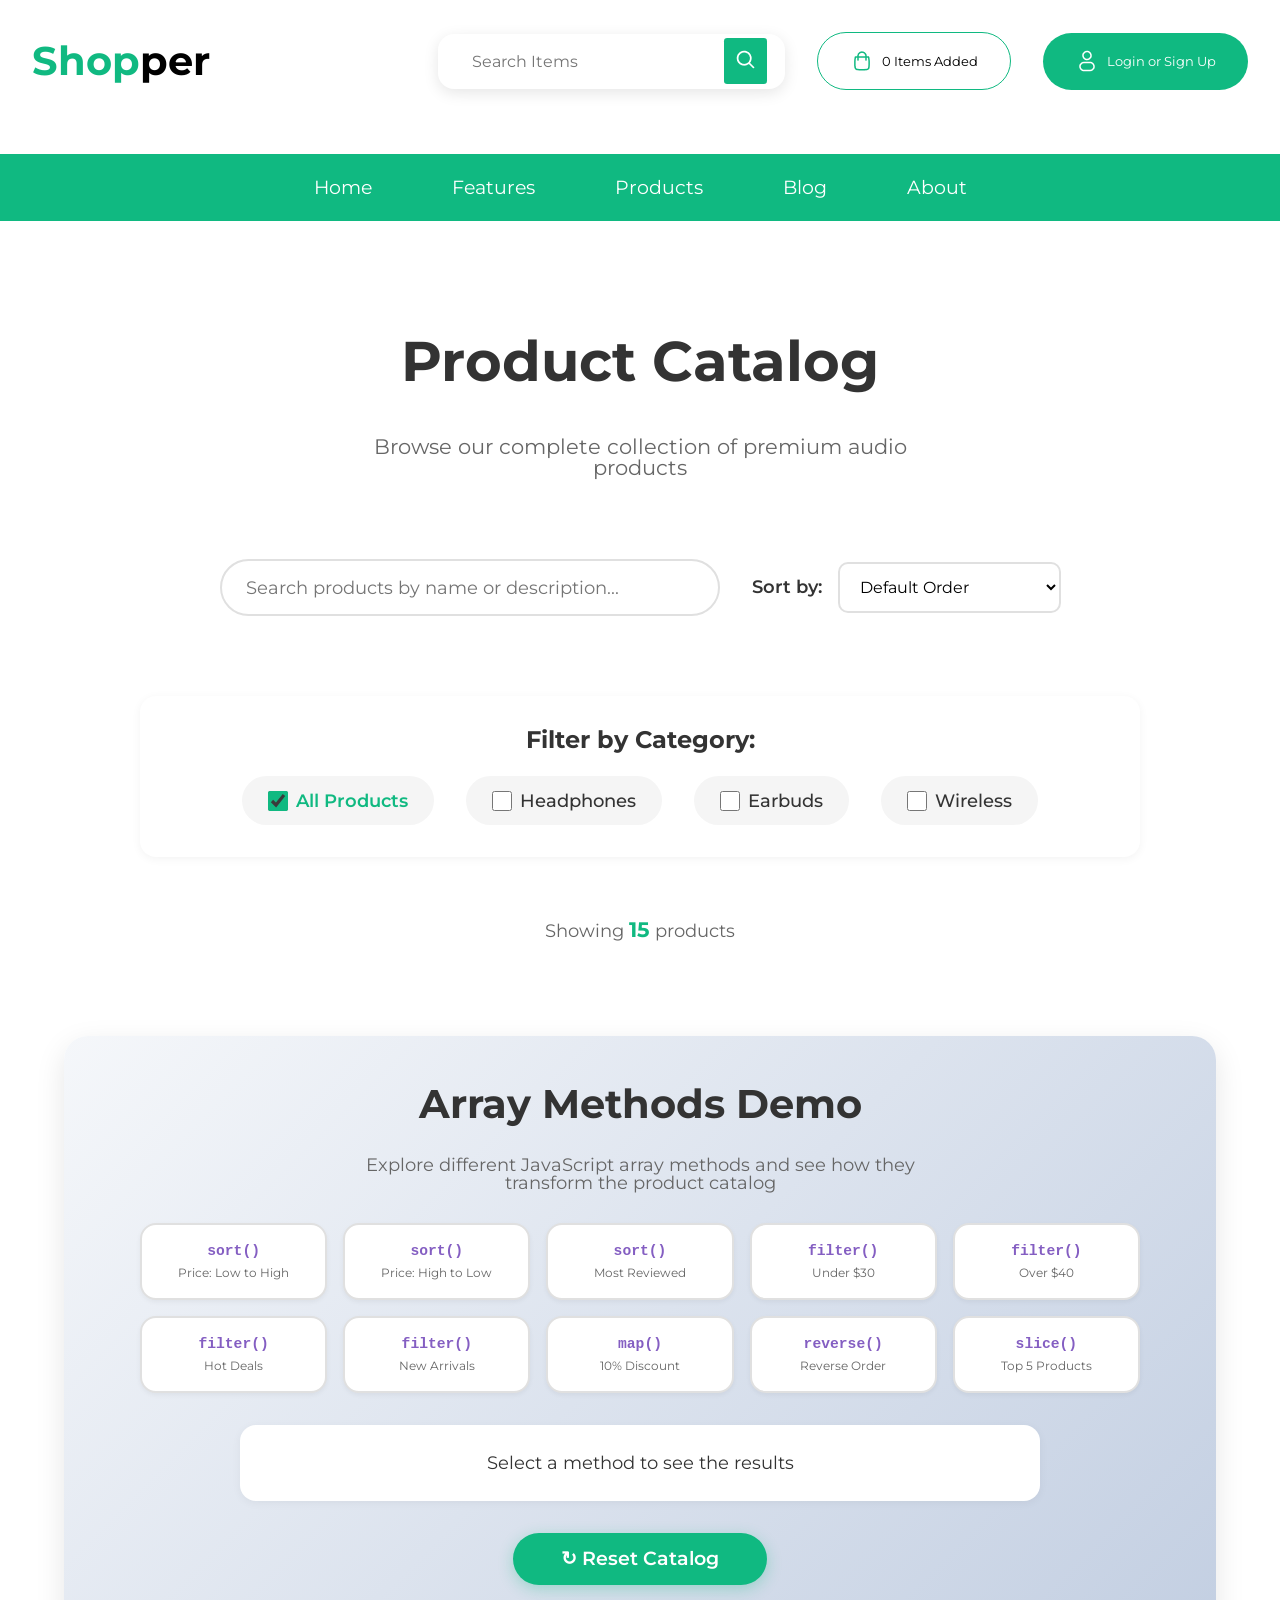
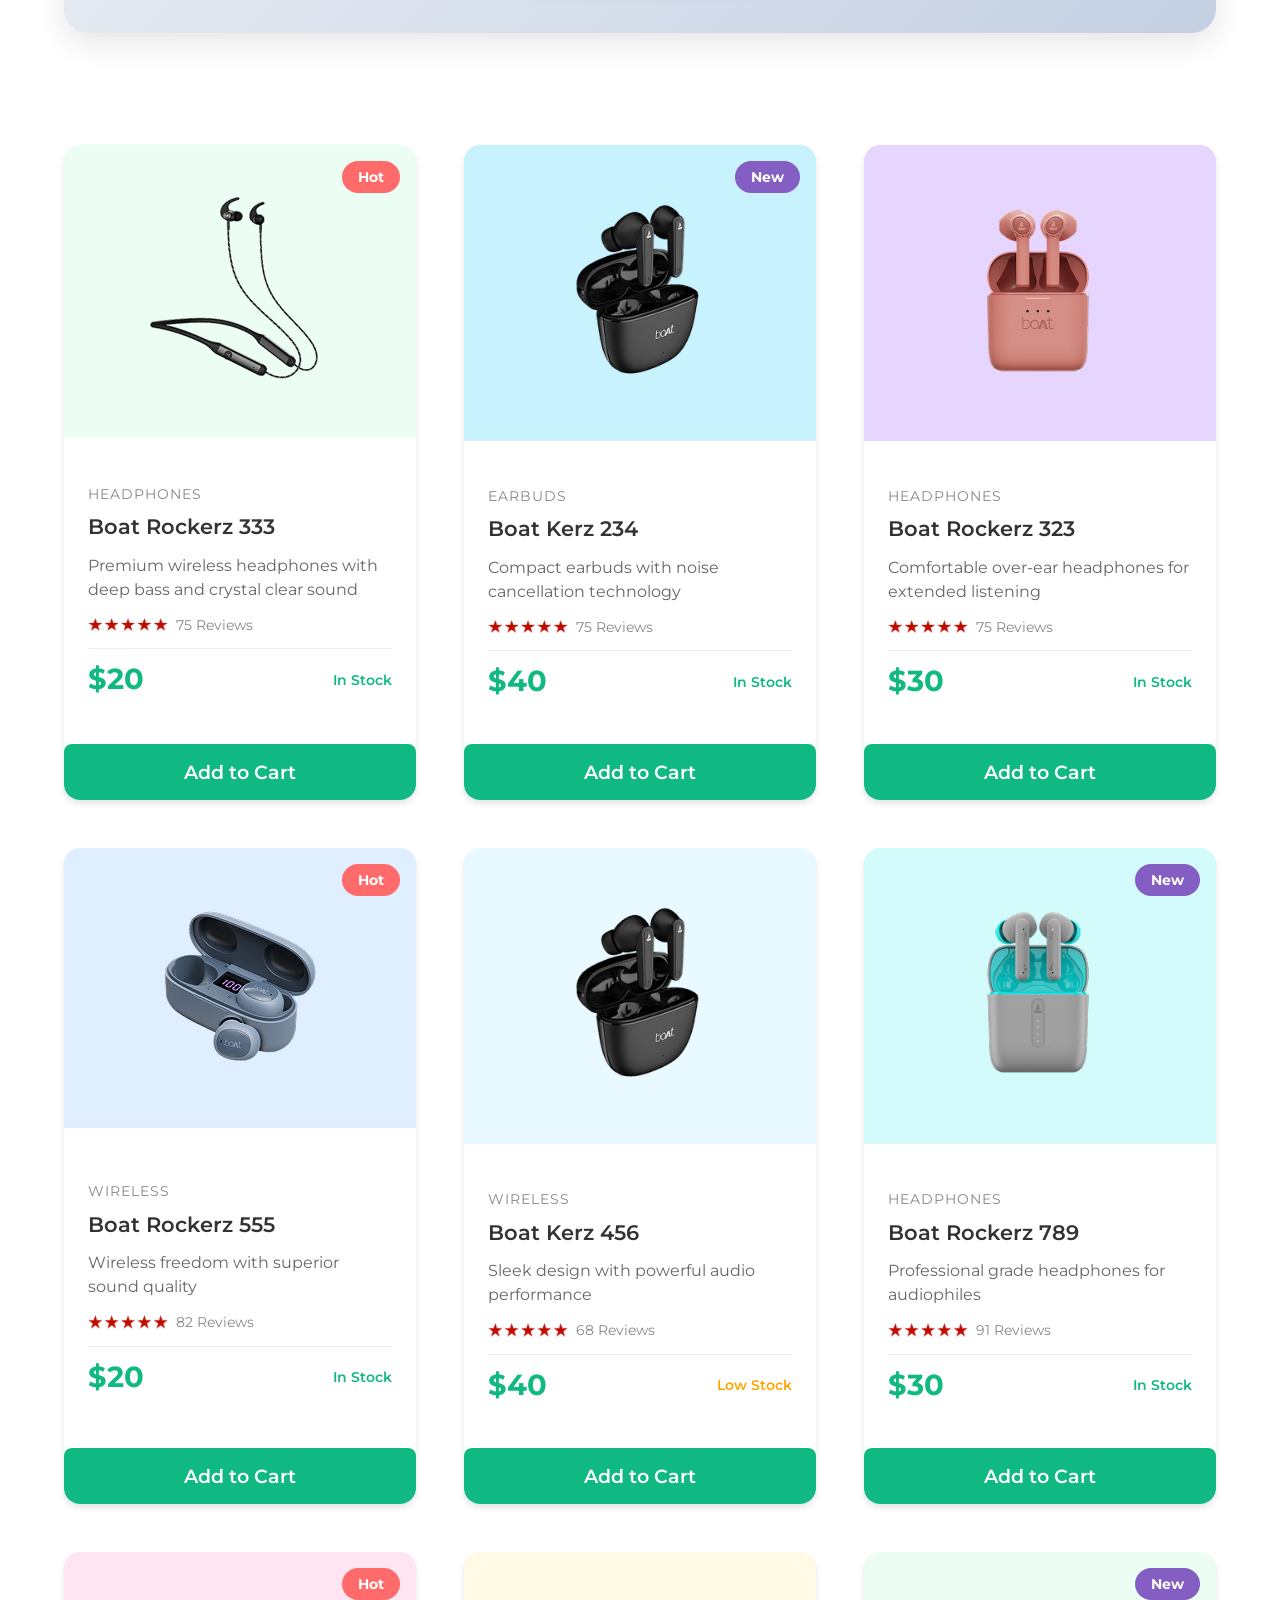
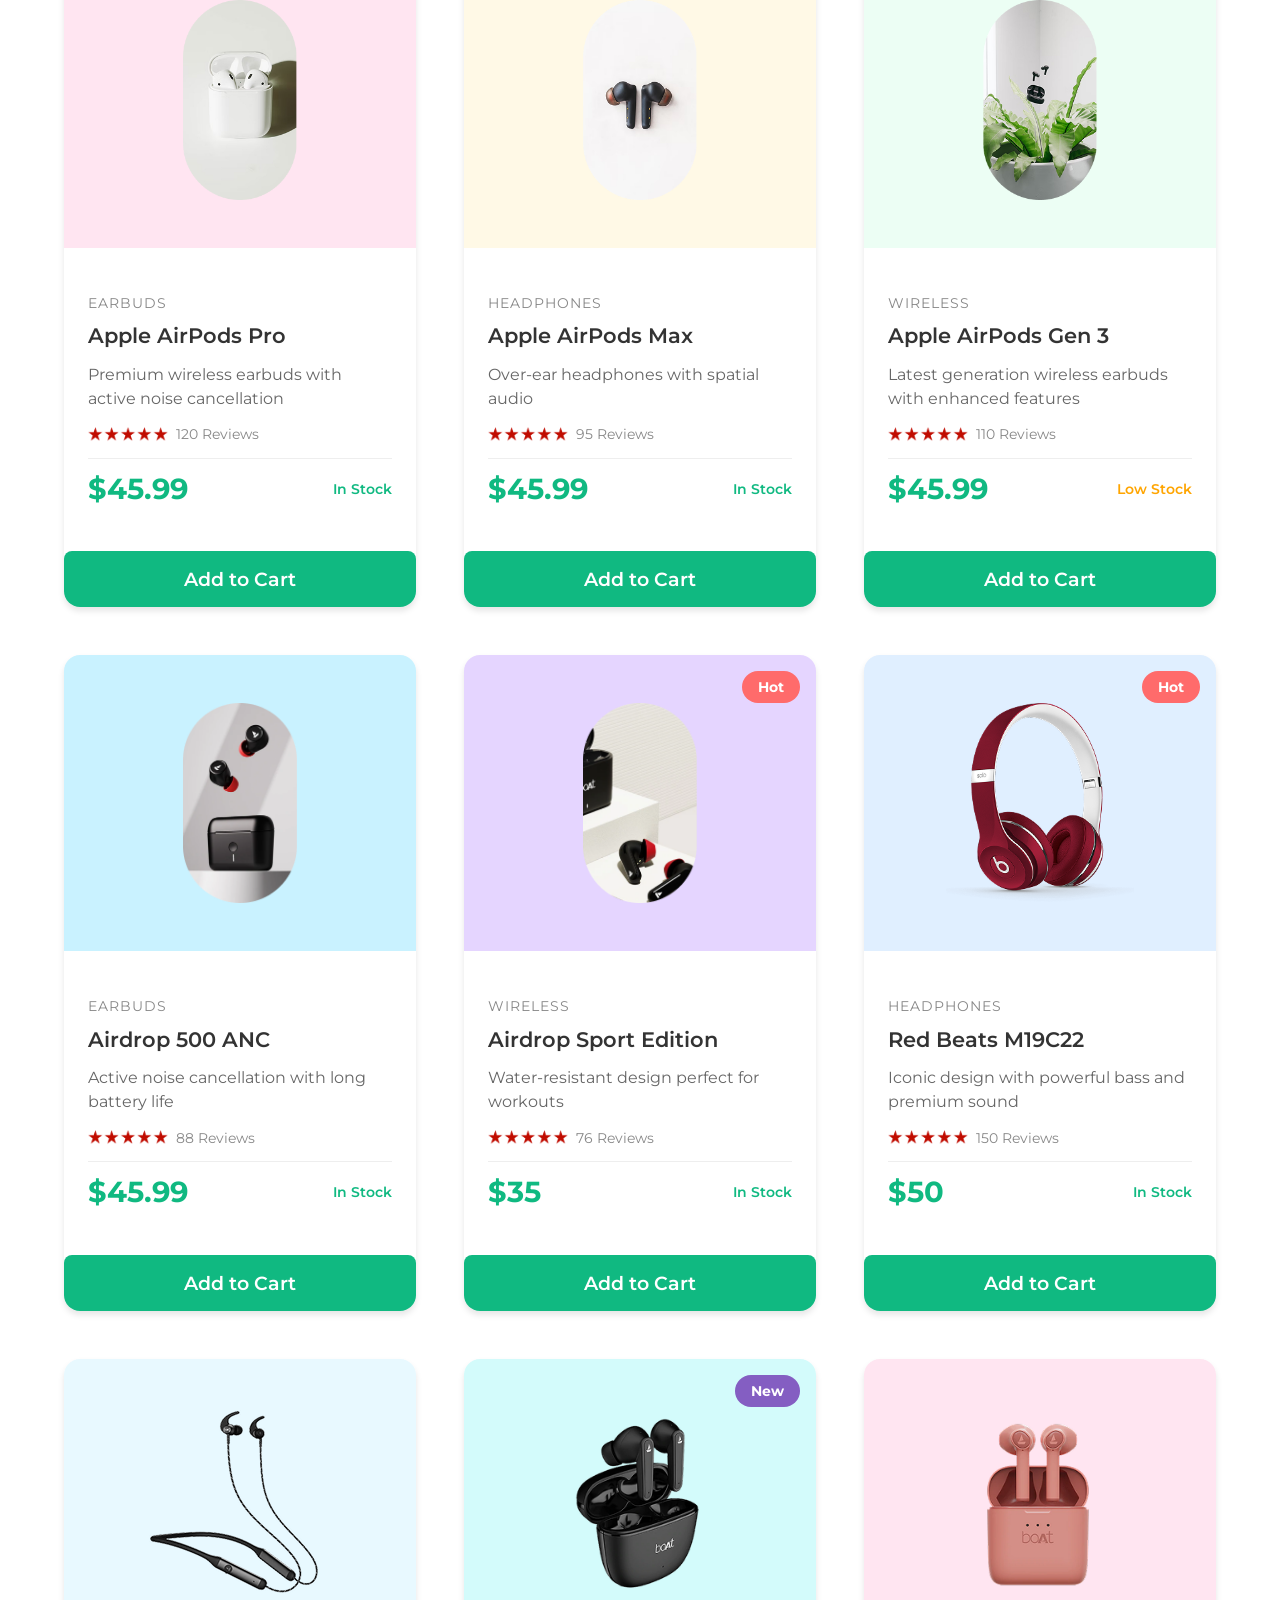
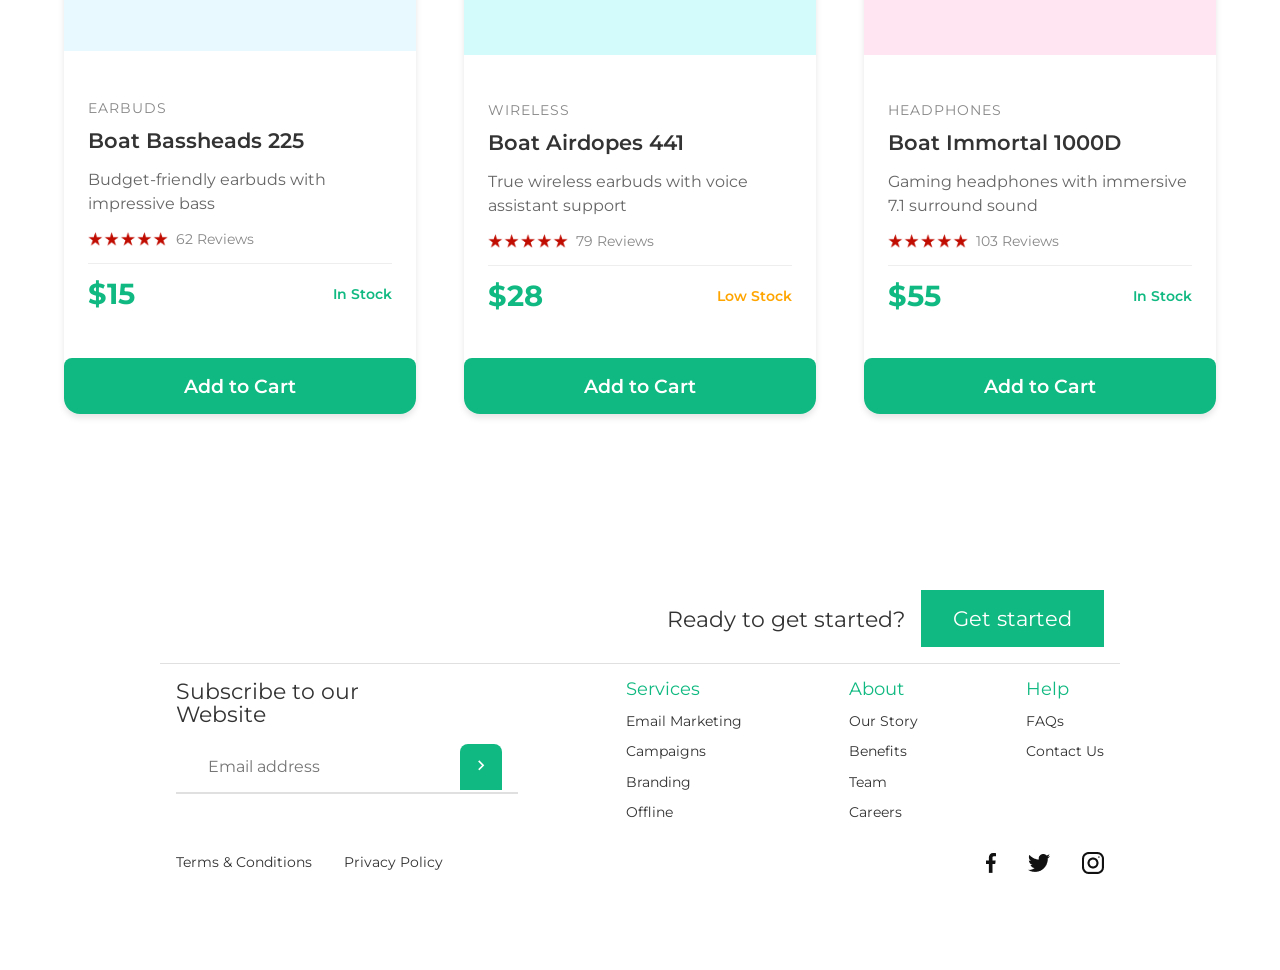
==== commit 07c095ee: "feat: preloader" ====
--- a/pages/catalog.html
+++ b/pages/catalog.html
@@ -9,12 +9,27 @@
     <link rel="stylesheet" href="../styles/header.css">
     <link rel="stylesheet" href="../styles/global.css">
     <link rel="stylesheet" href="../styles/catalog.css">
+    <link rel="stylesheet" href="../styles/preloader.css">
     <link rel="stylesheet" href="../styles/mobile.css">
     <link rel="preconnect" href="https://fonts.googleapis.com">
     <link rel="preconnect" href="https://fonts.gstatic.com" crossorigin>
     <link href="https://fonts.googleapis.com/css2?family=Montserrat:ital,wght@0,100..900;1,100..900&display=swap" rel="stylesheet">
 </head>
 <body>
+    <!-- Preloader -->
+    <div id="preloader" class="preloader">
+        <div class="preloader-content">
+            <div class="preloader-logo">
+                <span class="shop">Shop</span><span class="per">per</span>
+            </div>
+            <div class="preloader-spinner">
+                <div class="spinner-circle"></div>
+                <div class="spinner-circle"></div>
+                <div class="spinner-circle"></div>
+            </div>
+            <p class="preloader-text">Loading amazing products...</p>
+        </div>
+    </div>
     <header>
         <div class="header-top">
             <h1 class="logo">
@@ -197,6 +212,7 @@
             </div>
         </div>
     </footer>
+    <script src="../scripts/preloader.js"></script>
     <script src="../scripts/catalog.js"></script>
 </body>
 </html>
--- a/styles/catalog.css
+++ b/styles/catalog.css
@@ -22,12 +22,185 @@
     max-width: 600px;
 }
 
+/* Search and Sort Container */
+.search-sort-container {
+    display: flex;
+    justify-content: center;
+    align-items: center;
+    gap: 2rem;
+    width: 100%;
+    max-width: 1000px;
+    margin: 2rem 0;
+    flex-wrap: wrap;
+}
+
+.search-box {
+    position: relative;
+    flex: 1;
+    min-width: 300px;
+    max-width: 500px;
+}
+
+.search-field {
+    width: 100%;
+    padding: 1rem 3rem 1rem 1.5rem;
+    font-size: 1.1em;
+    border: 2px solid #e0e0e0;
+    border-radius: 50px;
+    transition: all 0.3s ease;
+    background: white;
+}
+
+.search-field:focus {
+    outline: none;
+    border-color: #10B981;
+    box-shadow: 0 0 0 3px rgba(16, 185, 129, 0.1);
+}
+
+.clear-search {
+    position: absolute;
+    right: 1rem;
+    top: 50%;
+    transform: translateY(-50%);
+    background: #e0e0e0;
+    border: none;
+    width: 30px;
+    height: 30px;
+    border-radius: 50%;
+    cursor: pointer;
+    font-size: 1.2em;
+    display: flex;
+    align-items: center;
+    justify-content: center;
+    transition: all 0.3s ease;
+    opacity: 0;
+    pointer-events: none;
+}
+
+.clear-search.visible {
+    opacity: 1;
+    pointer-events: all;
+}
+
+.clear-search:hover {
+    background: #10B981;
+    color: white;
+}
+
+.sort-box {
+    display: flex;
+    align-items: center;
+    gap: 1rem;
+}
+
+.sort-box label {
+    font-size: 1.1em;
+    font-weight: 600;
+    color: #333;
+    white-space: nowrap;
+}
+
+.sort-dropdown {
+    padding: 0.8rem 2rem 0.8rem 1rem;
+    font-size: 1em;
+    border: 2px solid #e0e0e0;
+    border-radius: 10px;
+    background: white;
+    cursor: pointer;
+    transition: all 0.3s ease;
+    min-width: 200px;
+}
+
+.sort-dropdown:focus {
+    outline: none;
+    border-color: #10B981;
+    box-shadow: 0 0 0 3px rgba(16, 185, 129, 0.1);
+}
+
+.sort-dropdown:hover {
+    border-color: #10B981;
+}
+
+/* Category Filters */
 .catalog-filters {
     display: flex;
+    flex-direction: column;
     justify-content: center;
     align-items: center;
-    gap: 1rem;
+    gap: 1.5rem;
+    width: 100%;
+    max-width: 1000px;
+    padding: 2rem;
+    background: white;
+    border-radius: 1rem;
+    box-shadow: 0 2px 10px rgba(0, 0, 0, 0.05);
+}
+
+.catalog-filters h3 {
+    font-size: 1.5em;
+    color: #333;
+    margin: 0;
+}
+
+.category-checkboxes {
+    display: flex;
+    justify-content: center;
+    align-items: center;
+    gap: 2rem;
     flex-wrap: wrap;
+}
+
+.category-checkbox {
+    display: flex;
+    align-items: center;
+    gap: 0.5rem;
+    cursor: pointer;
+    padding: 0.8rem 1.5rem;
+    background: #f5f5f5;
+    border-radius: 50px;
+    transition: all 0.3s ease;
+    border: 2px solid transparent;
+}
+
+.category-checkbox:hover {
+    background: #e8f9f3;
+    border-color: #10B981;
+}
+
+.category-checkbox input[type="checkbox"] {
+    width: 20px;
+    height: 20px;
+    cursor: pointer;
+    accent-color: #10B981;
+}
+
+.category-checkbox span {
+    font-size: 1.1em;
+    color: #333;
+    font-weight: 500;
+}
+
+.category-checkbox input[type="checkbox"]:checked + span {
+    color: #10B981;
+    font-weight: 600;
+}
+
+/* Results Info */
+.results-info {
+    width: 100%;
+    max-width: 1000px;
+    text-align: center;
+    margin: 1rem 0;
+}
+
+#results-counter {
+    font-size: 1.1em;
+    color: #666;
+}
+
+#results-counter strong {
+    color: #10B981;
+    font-size: 1.2em;
 }
 
 .filter-btn {
@@ -57,6 +230,54 @@
     width: 100%;
     max-width: 1200px;
     margin-top: 2rem;
+}
+
+/* Empty State */
+.empty-state {
+    grid-column: 1 / -1;
+    display: flex;
+    flex-direction: column;
+    align-items: center;
+    justify-content: center;
+    gap: 2rem;
+    padding: 5rem 2rem;
+    text-align: center;
+}
+
+.empty-state-icon {
+    font-size: 5em;
+    opacity: 0.3;
+}
+
+.empty-state h2 {
+    font-size: 2em;
+    color: #333;
+    margin: 0;
+}
+
+.empty-state p {
+    font-size: 1.2em;
+    color: #666;
+    max-width: 500px;
+    line-height: 1.6;
+}
+
+.empty-state button {
+    padding: 1rem 3rem;
+    background: #10B981;
+    color: white;
+    font-size: 1.2em;
+    font-weight: 600;
+    border: none;
+    border-radius: 50px;
+    cursor: pointer;
+    transition: all 0.3s ease;
+}
+
+.empty-state button:hover {
+    background: #0ea071;
+    transform: translateY(-3px);
+    box-shadow: 0 6px 20px rgba(16, 185, 129, 0.4);
 }
 
 .product-catalog-card {
@@ -399,6 +620,45 @@
         gap: 2rem;
     }
 
+    .search-sort-container {
+        flex-direction: column;
+        gap: 1rem;
+    }
+
+    .search-box {
+        min-width: 100%;
+    }
+
+    .sort-box {
+        width: 100%;
+        flex-direction: column;
+        align-items: flex-start;
+        gap: 0.5rem;
+    }
+
+    .sort-dropdown {
+        width: 100%;
+    }
+
+    .catalog-filters {
+        padding: 1.5rem 1rem;
+    }
+
+    .catalog-filters h3 {
+        font-size: 1.2em;
+    }
+
+    .category-checkboxes {
+        flex-direction: column;
+        gap: 1rem;
+        width: 100%;
+    }
+
+    .category-checkbox {
+        width: 100%;
+        justify-content: center;
+    }
+
     .filter-btn {
         font-size: 1em;
         padding: 0.6rem 1.5rem;
@@ -428,5 +688,13 @@
     .method-desc {
         font-size: 0.8em;
     }
-}
-
+
+    .empty-state h2 {
+        font-size: 1.5em;
+    }
+
+    .empty-state p {
+        font-size: 1em;
+    }
+}
+
--- a/styles/preloader.css
+++ b/styles/preloader.css
@@ -0,0 +1,244 @@
+/* Preloader Styles */
+.preloader {
+    position: fixed;
+    top: 0;
+    left: 0;
+    width: 100%;
+    height: 100%;
+    background: linear-gradient(135deg, #10B981 0%, #845EC2 100%);
+    display: flex;
+    justify-content: center;
+    align-items: center;
+    z-index: 99999;
+    transition: opacity 0.5s ease, visibility 0.5s ease;
+}
+
+.preloader.fade-out {
+    opacity: 0;
+    visibility: hidden;
+}
+
+.preloader-content {
+    display: flex;
+    flex-direction: column;
+    align-items: center;
+    gap: 2rem;
+    animation: fadeInUp 0.8s ease;
+}
+
+.preloader-logo {
+    font-size: 4em;
+    font-weight: 700;
+    animation: pulse 2s ease-in-out infinite;
+}
+
+.preloader-logo .shop {
+    color: #FFFFFF;
+}
+
+.preloader-logo .per {
+    color: #FFF500;
+}
+
+/* Spinner Animation */
+.preloader-spinner {
+    display: flex;
+    justify-content: center;
+    align-items: center;
+    gap: 1rem;
+    height: 60px;
+}
+
+.spinner-circle {
+    width: 20px;
+    height: 20px;
+    background: white;
+    border-radius: 50%;
+    animation: bounce 1.4s ease-in-out infinite;
+}
+
+.spinner-circle:nth-child(1) {
+    animation-delay: 0s;
+}
+
+.spinner-circle:nth-child(2) {
+    animation-delay: 0.2s;
+}
+
+.spinner-circle:nth-child(3) {
+    animation-delay: 0.4s;
+}
+
+.preloader-text {
+    color: white;
+    font-size: 1.3em;
+    font-weight: 500;
+    animation: textFade 2s ease-in-out infinite;
+    letter-spacing: 1px;
+}
+
+/* Keyframe Animations */
+@keyframes fadeInUp {
+    from {
+        opacity: 0;
+        transform: translateY(30px);
+    }
+    to {
+        opacity: 1;
+        transform: translateY(0);
+    }
+}
+
+@keyframes pulse {
+    0%, 100% {
+        transform: scale(1);
+    }
+    50% {
+        transform: scale(1.05);
+    }
+}
+
+@keyframes bounce {
+    0%, 80%, 100% {
+        transform: translateY(0) scale(1);
+    }
+    40% {
+        transform: translateY(-20px) scale(1.1);
+    }
+}
+
+@keyframes textFade {
+    0%, 100% {
+        opacity: 1;
+    }
+    50% {
+        opacity: 0.6;
+    }
+}
+
+/* Alternative spinner styles for variety */
+.preloader-spinner-alt {
+    position: relative;
+    width: 60px;
+    height: 60px;
+}
+
+.spinner-ring {
+    position: absolute;
+    width: 100%;
+    height: 100%;
+    border: 4px solid rgba(255, 255, 255, 0.2);
+    border-top-color: white;
+    border-radius: 50%;
+    animation: spin 1s linear infinite;
+}
+
+@keyframes spin {
+    0% {
+        transform: rotate(0deg);
+    }
+    100% {
+        transform: rotate(360deg);
+    }
+}
+
+/* Percentage loader (optional) */
+.preloader-percentage {
+    color: white;
+    font-size: 2em;
+    font-weight: bold;
+    margin-top: 1rem;
+}
+
+/* Loading bar (optional) */
+.loading-bar-container {
+    width: 300px;
+    height: 6px;
+    background: rgba(255, 255, 255, 0.2);
+    border-radius: 10px;
+    overflow: hidden;
+    margin-top: 2rem;
+}
+
+.loading-bar {
+    height: 100%;
+    background: white;
+    border-radius: 10px;
+    animation: loadingBar 2s ease-in-out infinite;
+}
+
+@keyframes loadingBar {
+    0% {
+        width: 0%;
+    }
+    50% {
+        width: 70%;
+    }
+    100% {
+        width: 100%;
+    }
+}
+
+/* Dots animation (alternative) */
+.preloader-dots {
+    display: flex;
+    gap: 0.5rem;
+    margin-top: 1rem;
+}
+
+.dot {
+    width: 12px;
+    height: 12px;
+    background: white;
+    border-radius: 50%;
+    animation: dotFlash 1.4s ease-in-out infinite;
+}
+
+.dot:nth-child(1) {
+    animation-delay: 0s;
+}
+
+.dot:nth-child(2) {
+    animation-delay: 0.2s;
+}
+
+.dot:nth-child(3) {
+    animation-delay: 0.4s;
+}
+
+@keyframes dotFlash {
+    0%, 80%, 100% {
+        opacity: 0.3;
+        transform: scale(0.8);
+    }
+    40% {
+        opacity: 1;
+        transform: scale(1.2);
+    }
+}
+
+/* Responsive Design */
+@media (max-width: 768px) {
+    .preloader-logo {
+        font-size: 3em;
+    }
+
+    .preloader-text {
+        font-size: 1.1em;
+    }
+
+    .spinner-circle {
+        width: 15px;
+        height: 15px;
+    }
+
+    .loading-bar-container {
+        width: 200px;
+    }
+}
+
+/* Body scroll lock when preloader is active */
+body.preloader-active {
+    overflow: hidden;
+}
+
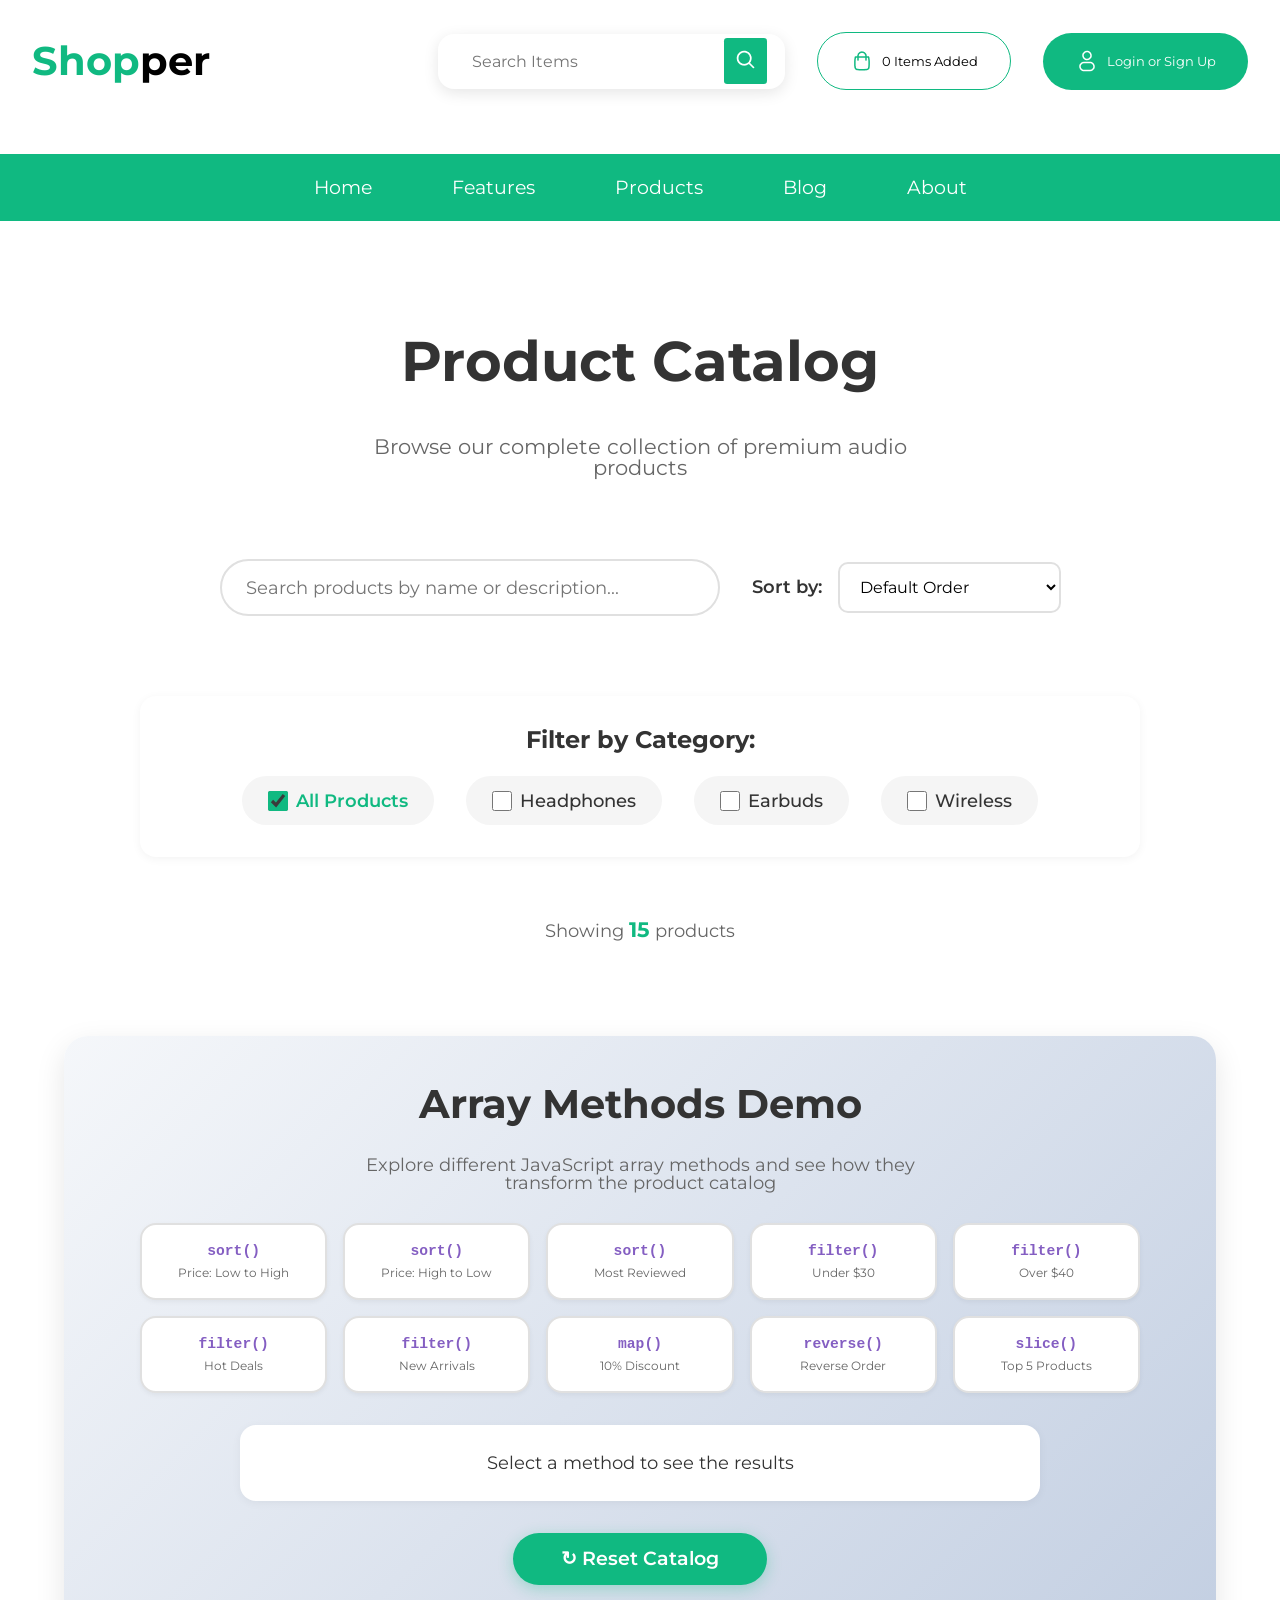
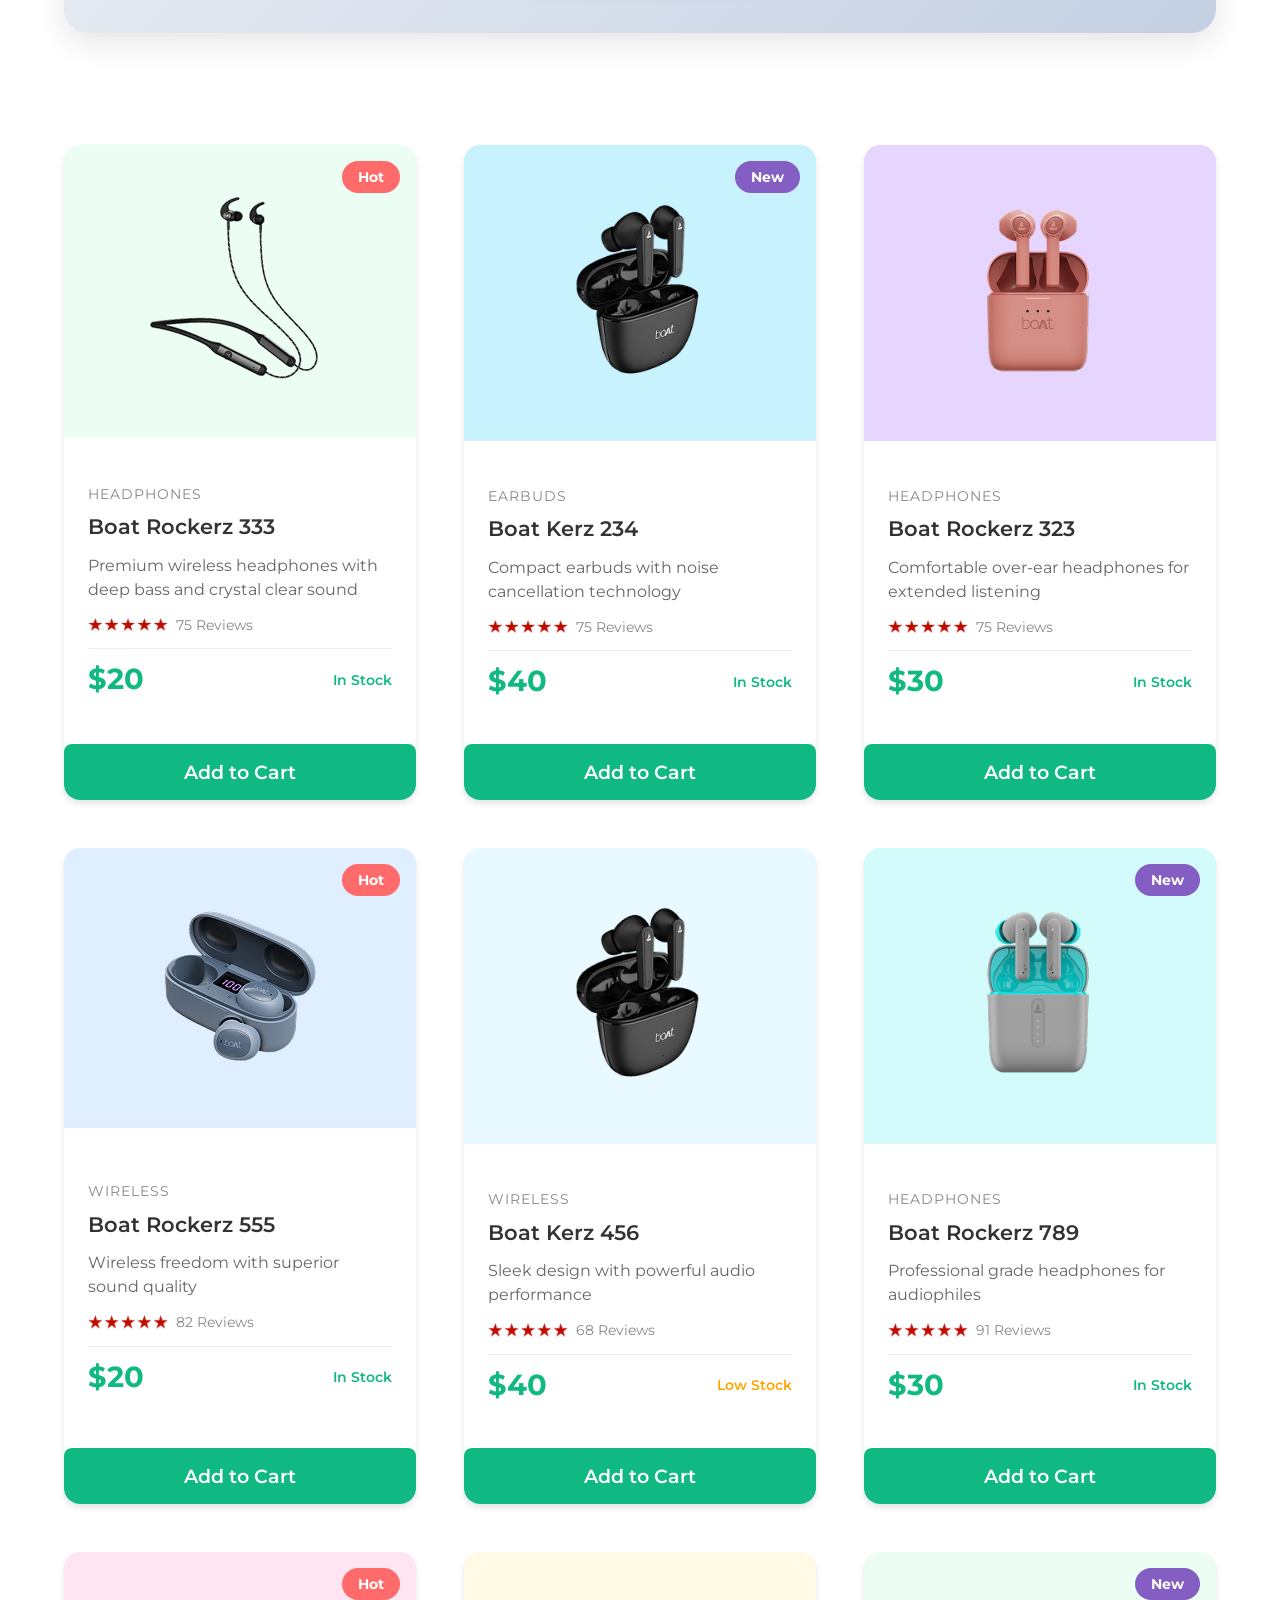
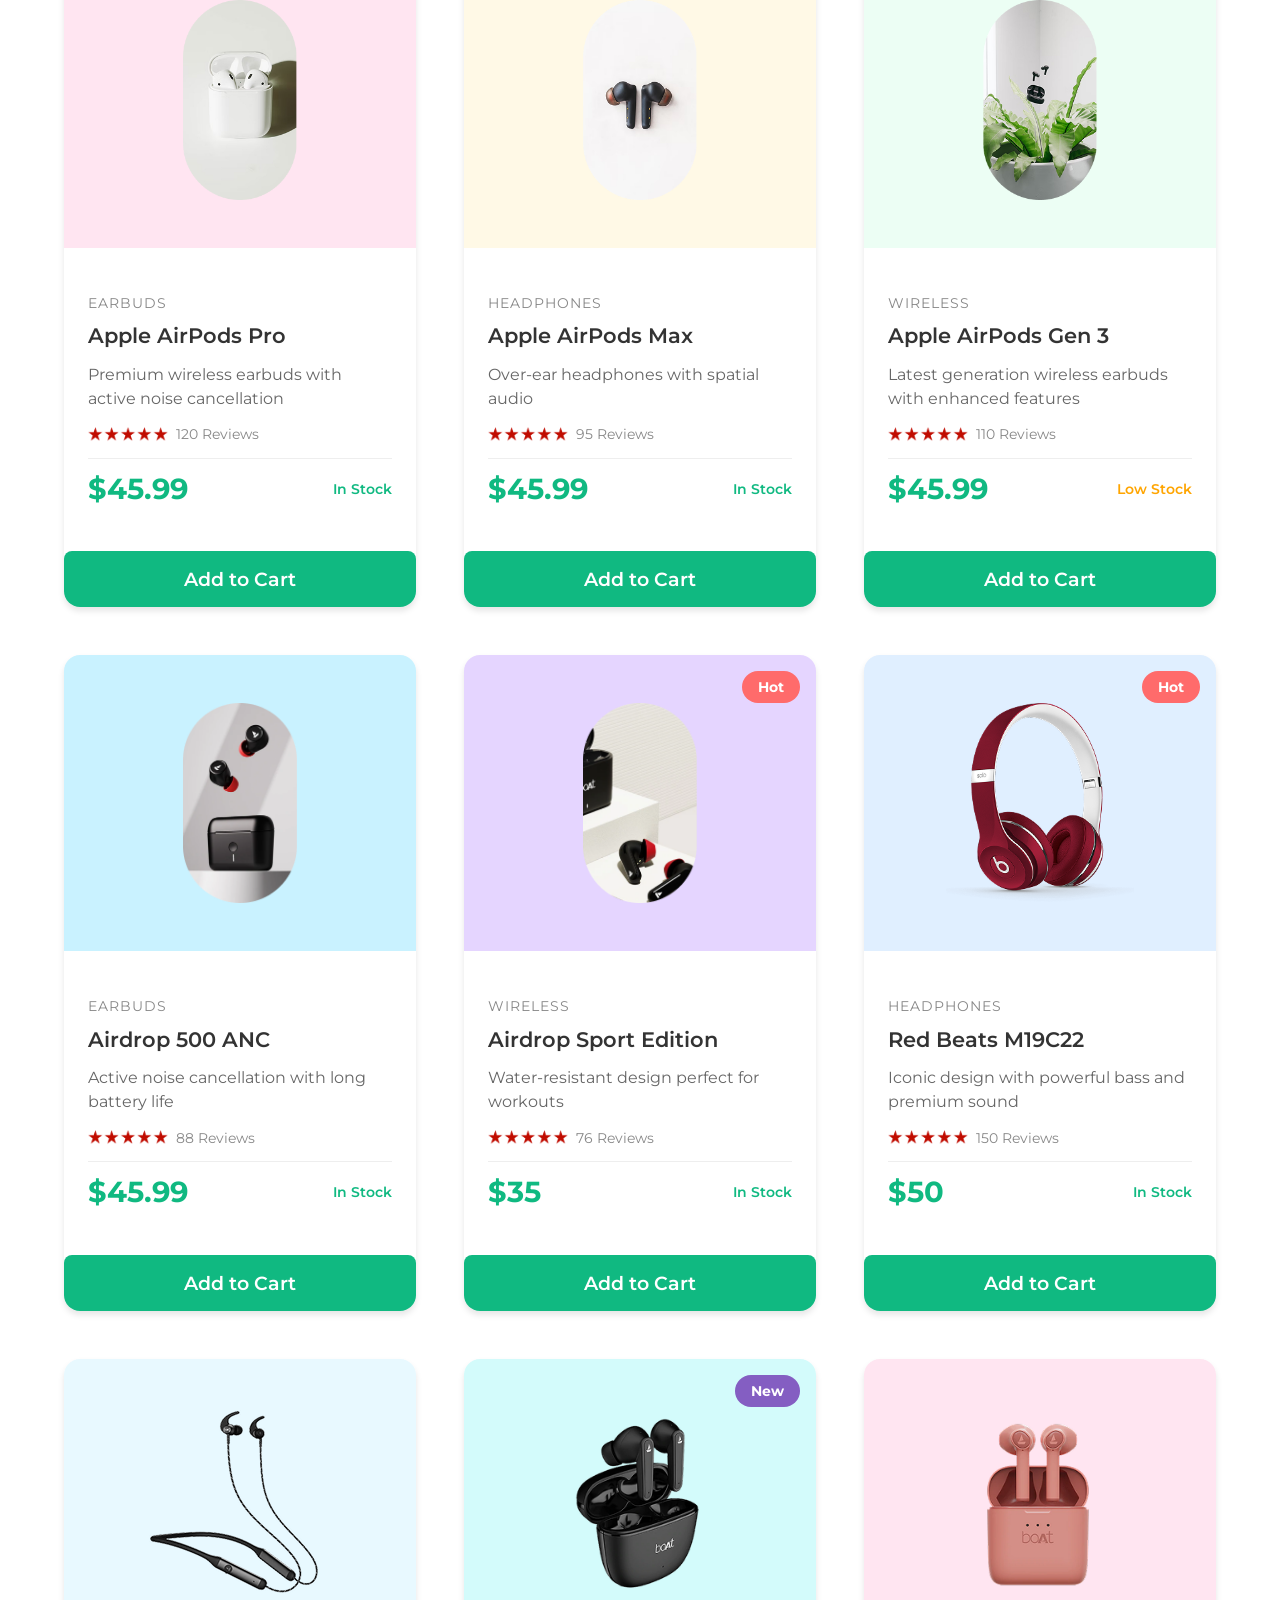
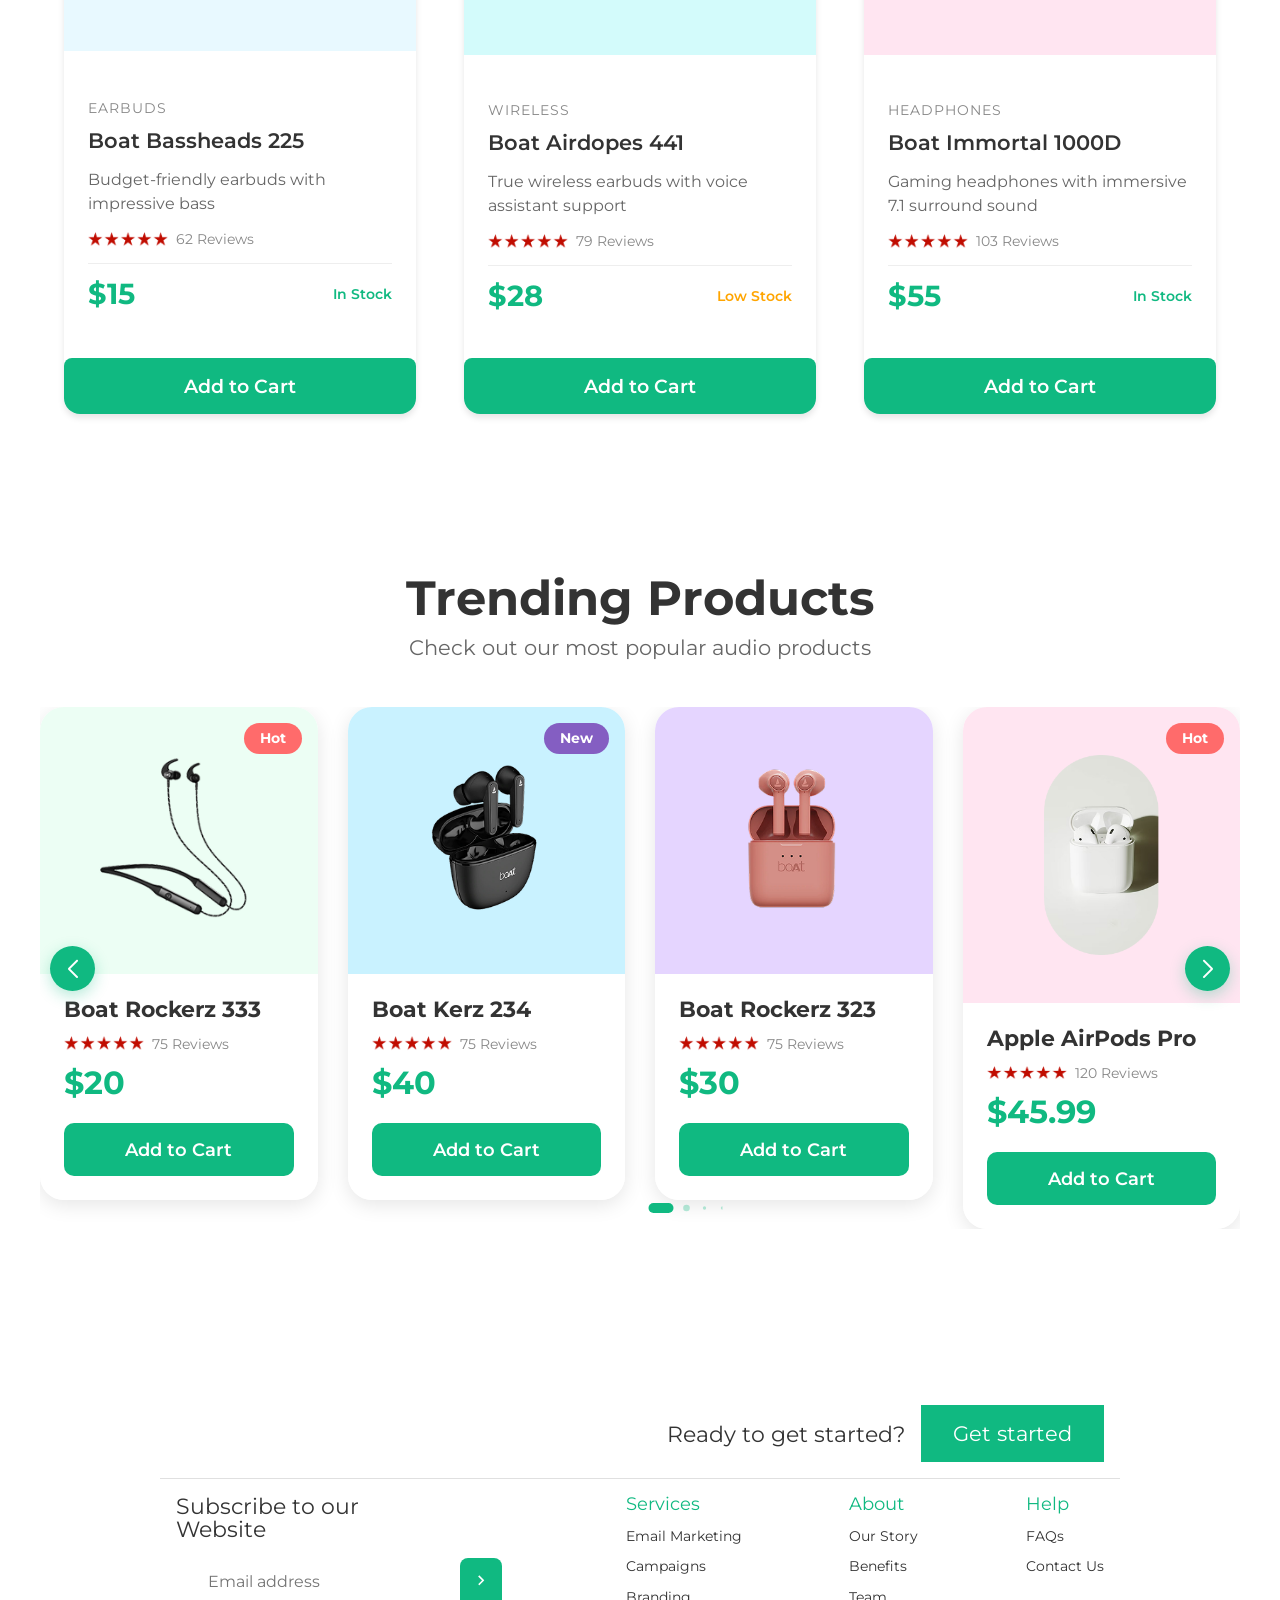
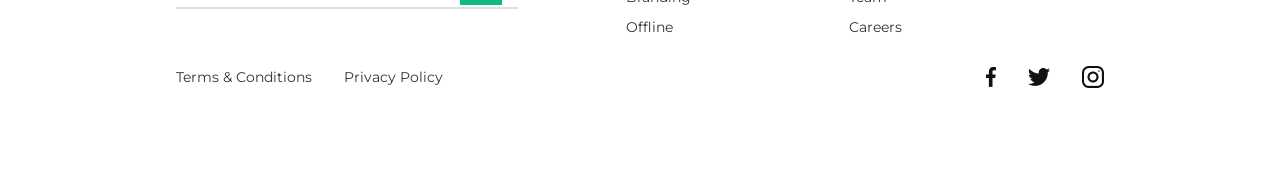
==== commit 86c79ff5: "feat: slider" ====
--- a/pages/catalog.html
+++ b/pages/catalog.html
@@ -10,10 +10,13 @@
     <link rel="stylesheet" href="../styles/global.css">
     <link rel="stylesheet" href="../styles/catalog.css">
     <link rel="stylesheet" href="../styles/preloader.css">
+    <link rel="stylesheet" href="../styles/slider.css">
     <link rel="stylesheet" href="../styles/mobile.css">
     <link rel="preconnect" href="https://fonts.googleapis.com">
     <link rel="preconnect" href="https://fonts.gstatic.com" crossorigin>
     <link href="https://fonts.googleapis.com/css2?family=Montserrat:ital,wght@0,100..900;1,100..900&display=swap" rel="stylesheet">
+    <!-- Swiper CSS -->
+    <link rel="stylesheet" href="https://cdn.jsdelivr.net/npm/swiper@11/swiper-bundle.min.css">
 </head>
 <body>
     <!-- Preloader -->
@@ -164,6 +167,127 @@
             
             <div id="catalog-container"></div>
         </section>
+        
+        <!-- Product Slider Section -->
+        <section class="product-slider-section">
+            <h2>Trending Products</h2>
+            <p class="slider-description">Check out our most popular audio products</p>
+            <div class="swiper product-swiper">
+                <div class="swiper-wrapper">
+                    <!-- Product Slide 1 -->
+                    <div class="swiper-slide">
+                        <div class="product-slide-card">
+                            <div class="product-slide-image bg-green">
+                                <span class="slide-badge hot">Hot</span>
+                                <img src="../images/rockerz.png" alt="Boat Rockerz 333">
+                            </div>
+                            <div class="product-slide-info">
+                                <h4>Boat Rockerz 333</h4>
+                                <div class="product-slide-rating">
+                                    <img src="../images/stars.png" alt="rating">
+                                    <span>75 Reviews</span>
+                                </div>
+                                <p class="product-slide-price">$20</p>
+                                <button class="product-slide-btn">Add to Cart</button>
+                            </div>
+                        </div>
+                    </div>
+                    <!-- Product Slide 2 -->
+                    <div class="swiper-slide">
+                        <div class="product-slide-card">
+                            <div class="product-slide-image bg-blue">
+                                <span class="slide-badge new">New</span>
+                                <img src="../images/kerz.png" alt="Boat Kerz 234">
+                            </div>
+                            <div class="product-slide-info">
+                                <h4>Boat Kerz 234</h4>
+                                <div class="product-slide-rating">
+                                    <img src="../images/stars.png" alt="rating">
+                                    <span>75 Reviews</span>
+                                </div>
+                                <p class="product-slide-price">$40</p>
+                                <button class="product-slide-btn">Add to Cart</button>
+                            </div>
+                        </div>
+                    </div>
+                    <!-- Product Slide 3 -->
+                    <div class="swiper-slide">
+                        <div class="product-slide-card">
+                            <div class="product-slide-image bg-purple">
+                                <img src="../images/roc.png" alt="Boat Rockerz 323">
+                            </div>
+                            <div class="product-slide-info">
+                                <h4>Boat Rockerz 323</h4>
+                                <div class="product-slide-rating">
+                                    <img src="../images/stars.png" alt="rating">
+                                    <span>75 Reviews</span>
+                                </div>
+                                <p class="product-slide-price">$30</p>
+                                <button class="product-slide-btn">Add to Cart</button>
+                            </div>
+                        </div>
+                    </div>
+                    <!-- Product Slide 4 -->
+                    <div class="swiper-slide">
+                        <div class="product-slide-card">
+                            <div class="product-slide-image bg-pink">
+                                <span class="slide-badge hot">Hot</span>
+                                <img src="../images/apple1.png" alt="Apple AirPods">
+                            </div>
+                            <div class="product-slide-info">
+                                <h4>Apple AirPods Pro</h4>
+                                <div class="product-slide-rating">
+                                    <img src="../images/stars.png" alt="rating">
+                                    <span>120 Reviews</span>
+                                </div>
+                                <p class="product-slide-price">$45.99</p>
+                                <button class="product-slide-btn">Add to Cart</button>
+                            </div>
+                        </div>
+                    </div>
+                    <!-- Product Slide 5 -->
+                    <div class="swiper-slide">
+                        <div class="product-slide-card">
+                            <div class="product-slide-image bg-yellow">
+                                <img src="../images/apple2.png" alt="Apple AirPods Max">
+                            </div>
+                            <div class="product-slide-info">
+                                <h4>Apple AirPods Max</h4>
+                                <div class="product-slide-rating">
+                                    <img src="../images/stars.png" alt="rating">
+                                    <span>95 Reviews</span>
+                                </div>
+                                <p class="product-slide-price">$45.99</p>
+                                <button class="product-slide-btn">Add to Cart</button>
+                            </div>
+                        </div>
+                    </div>
+                    <!-- Product Slide 6 -->
+                    <div class="swiper-slide">
+                        <div class="product-slide-card">
+                            <div class="product-slide-image bg-lightblue">
+                                <span class="slide-badge hot">Hot</span>
+                                <img src="../images/product.png" alt="Red Beats">
+                            </div>
+                            <div class="product-slide-info">
+                                <h4>Red Beats M19C22</h4>
+                                <div class="product-slide-rating">
+                                    <img src="../images/stars.png" alt="rating">
+                                    <span>150 Reviews</span>
+                                </div>
+                                <p class="product-slide-price">$50</p>
+                                <button class="product-slide-btn">Add to Cart</button>
+                            </div>
+                        </div>
+                    </div>
+                </div>
+                <!-- Navigation -->
+                <div class="swiper-button-next"></div>
+                <div class="swiper-button-prev"></div>
+                <!-- Pagination -->
+                <div class="swiper-pagination"></div>
+            </div>
+        </section>
     </main>
     <footer>
         <div class="footer-top">
@@ -212,7 +336,10 @@
             </div>
         </div>
     </footer>
+    <!-- Swiper JS -->
+    <script src="https://cdn.jsdelivr.net/npm/swiper@11/swiper-bundle.min.js"></script>
     <script src="../scripts/preloader.js"></script>
+    <script src="../scripts/slider.js"></script>
     <script src="../scripts/catalog.js"></script>
 </body>
 </html>
--- a/styles/slider.css
+++ b/styles/slider.css
@@ -0,0 +1,451 @@
+/* ==================== HERO SLIDER (Home Page) ==================== */
+.hero-slider-section {
+    width: 100%;
+    padding: 4rem 2rem;
+    background: #f8f9fa;
+}
+
+.hero-slider-section h2 {
+    text-align: center;
+    font-size: 3em;
+    margin-bottom: 3rem;
+    color: #333;
+}
+
+.hero-swiper {
+    width: 100%;
+    max-width: 1200px;
+    margin: 0 auto;
+    border-radius: 20px;
+    overflow: hidden;
+    box-shadow: 0 10px 40px rgba(0, 0, 0, 0.1);
+}
+
+.hero-slide {
+    display: flex;
+    align-items: center;
+    justify-content: space-between;
+    padding: 4rem;
+    min-height: 500px;
+    border-radius: 20px;
+    position: relative;
+    overflow: hidden;
+}
+
+.hero-slide::before {
+    content: '';
+    position: absolute;
+    top: 0;
+    right: 0;
+    bottom: 0;
+    left: 0;
+    background: rgba(0, 0, 0, 0.1);
+    z-index: 0;
+}
+
+.hero-slide-content {
+    position: relative;
+    z-index: 2;
+    max-width: 50%;
+    color: white;
+}
+
+.hero-badge {
+    display: inline-block;
+    padding: 0.5rem 1.5rem;
+    background: rgba(255, 255, 255, 0.2);
+    backdrop-filter: blur(10px);
+    border-radius: 50px;
+    font-size: 0.9em;
+    font-weight: 600;
+    letter-spacing: 1px;
+    margin-bottom: 1.5rem;
+    border: 2px solid rgba(255, 255, 255, 0.3);
+}
+
+.hero-slide-content h3 {
+    font-size: 3em;
+    margin-bottom: 1rem;
+    line-height: 1.2;
+}
+
+.hero-slide-content p {
+    font-size: 1.3em;
+    margin-bottom: 2rem;
+    opacity: 0.95;
+}
+
+.hero-price {
+    display: flex;
+    align-items: center;
+    gap: 1.5rem;
+    margin-bottom: 2rem;
+}
+
+.old-price {
+    font-size: 1.5em;
+    text-decoration: line-through;
+    opacity: 0.7;
+}
+
+.new-price {
+    font-size: 2.5em;
+    font-weight: bold;
+}
+
+.hero-btn {
+    padding: 1.2rem 3rem;
+    background: white;
+    color: #333;
+    font-size: 1.2em;
+    font-weight: 600;
+    border: none;
+    border-radius: 50px;
+    cursor: pointer;
+    transition: all 0.3s ease;
+    box-shadow: 0 5px 20px rgba(0, 0, 0, 0.2);
+}
+
+.hero-btn:hover {
+    transform: translateY(-3px);
+    box-shadow: 0 8px 30px rgba(0, 0, 0, 0.3);
+}
+
+.hero-slide-image {
+    position: relative;
+    z-index: 2;
+    max-width: 40%;
+    display: flex;
+    align-items: center;
+    justify-content: center;
+}
+
+.hero-slide-image img {
+    max-width: 100%;
+    height: auto;
+    filter: drop-shadow(0 20px 40px rgba(0, 0, 0, 0.3));
+    animation: float 3s ease-in-out infinite;
+}
+
+@keyframes float {
+    0%, 100% {
+        transform: translateY(0);
+    }
+    50% {
+        transform: translateY(-20px);
+    }
+}
+
+/* Swiper Navigation Buttons */
+.hero-swiper .swiper-button-next,
+.hero-swiper .swiper-button-prev {
+    background: rgba(255, 255, 255, 0.9);
+    width: 50px;
+    height: 50px;
+    border-radius: 50%;
+    box-shadow: 0 5px 15px rgba(0, 0, 0, 0.2);
+}
+
+.hero-swiper .swiper-button-next:after,
+.hero-swiper .swiper-button-prev:after {
+    font-size: 20px;
+    color: #333;
+    font-weight: bold;
+}
+
+.hero-swiper .swiper-button-next:hover,
+.hero-swiper .swiper-button-prev:hover {
+    background: white;
+    transform: scale(1.1);
+}
+
+/* Swiper Pagination */
+.hero-swiper .swiper-pagination-bullet {
+    width: 12px;
+    height: 12px;
+    background: white;
+    opacity: 0.5;
+    transition: all 0.3s ease;
+}
+
+.hero-swiper .swiper-pagination-bullet-active {
+    width: 30px;
+    border-radius: 6px;
+    opacity: 1;
+    background: white;
+}
+
+/* ==================== PRODUCT SLIDER (Catalog Page) ==================== */
+.product-slider-section {
+    width: 100%;
+    padding: 5rem 2rem;
+    background: white;
+}
+
+.product-slider-section h2 {
+    text-align: center;
+    font-size: 3em;
+    margin-bottom: 1rem;
+    color: #333;
+}
+
+.slider-description {
+    text-align: center;
+    font-size: 1.3em;
+    color: #666;
+    margin-bottom: 3rem;
+}
+
+.product-swiper {
+    width: 100%;
+    max-width: 1200px;
+    margin: 0 auto;
+    padding: 2rem 0;
+}
+
+.product-slide-card {
+    background: white;
+    border-radius: 1.5rem;
+    overflow: hidden;
+    box-shadow: 0 5px 20px rgba(0, 0, 0, 0.1);
+    transition: all 0.3s ease;
+    height: 100%;
+    display: flex;
+    flex-direction: column;
+}
+
+.product-slide-card:hover {
+    transform: translateY(-10px);
+    box-shadow: 0 10px 40px rgba(0, 0, 0, 0.15);
+}
+
+.product-slide-image {
+    padding: 3rem 2rem;
+    display: flex;
+    align-items: center;
+    justify-content: center;
+    position: relative;
+    min-height: 250px;
+}
+
+.product-slide-image img {
+    max-width: 80%;
+    max-height: 200px;
+    object-fit: contain;
+    transition: transform 0.3s ease;
+}
+
+.product-slide-card:hover .product-slide-image img {
+    transform: scale(1.1);
+}
+
+.slide-badge {
+    position: absolute;
+    top: 1rem;
+    right: 1rem;
+    padding: 0.5rem 1rem;
+    border-radius: 20px;
+    font-size: 0.9em;
+    font-weight: bold;
+    color: white;
+}
+
+.slide-badge.hot {
+    background: #FF6B6B;
+}
+
+.slide-badge.new {
+    background: #845EC2;
+}
+
+.product-slide-info {
+    padding: 1.5rem;
+    background: white;
+    flex-grow: 1;
+    display: flex;
+    flex-direction: column;
+}
+
+.product-slide-info h4 {
+    font-size: 1.4em;
+    margin-bottom: 1rem;
+    color: #333;
+}
+
+.product-slide-rating {
+    display: flex;
+    align-items: center;
+    gap: 0.5rem;
+    margin-bottom: 1rem;
+}
+
+.product-slide-rating img {
+    width: 80px;
+    height: auto;
+}
+
+.product-slide-rating span {
+    font-size: 0.9em;
+    color: #888;
+}
+
+.product-slide-price {
+    font-size: 2em;
+    font-weight: bold;
+    color: #10B981;
+    margin-bottom: 1.5rem;
+}
+
+.product-slide-btn {
+    width: 100%;
+    padding: 1rem;
+    background: #10B981;
+    color: white;
+    font-size: 1.1em;
+    font-weight: 600;
+    border: none;
+    border-radius: 10px;
+    cursor: pointer;
+    transition: all 0.3s ease;
+    margin-top: auto;
+}
+
+.product-slide-btn:hover {
+    background: #0ea071;
+    transform: translateY(-2px);
+    box-shadow: 0 5px 15px rgba(16, 185, 129, 0.3);
+}
+
+/* Product Swiper Navigation */
+.product-swiper .swiper-button-next,
+.product-swiper .swiper-button-prev {
+    background: #10B981;
+    width: 45px;
+    height: 45px;
+    border-radius: 50%;
+    box-shadow: 0 5px 15px rgba(16, 185, 129, 0.3);
+}
+
+.product-swiper .swiper-button-next:after,
+.product-swiper .swiper-button-prev:after {
+    font-size: 18px;
+    color: white;
+    font-weight: bold;
+}
+
+.product-swiper .swiper-button-next:hover,
+.product-swiper .swiper-button-prev:hover {
+    background: #0ea071;
+    transform: scale(1.1);
+}
+
+/* Product Swiper Pagination */
+.product-swiper .swiper-pagination-bullet {
+    width: 10px;
+    height: 10px;
+    background: #10B981;
+    opacity: 0.3;
+}
+
+.product-swiper .swiper-pagination-bullet-active {
+    width: 25px;
+    border-radius: 5px;
+    opacity: 1;
+}
+
+/* ==================== RESPONSIVE DESIGN ==================== */
+@media (max-width: 1024px) {
+    .hero-slide {
+        flex-direction: column;
+        padding: 3rem 2rem;
+        min-height: 600px;
+    }
+
+    .hero-slide-content {
+        max-width: 100%;
+        text-align: center;
+        margin-bottom: 2rem;
+    }
+
+    .hero-slide-content h3 {
+        font-size: 2.5em;
+    }
+
+    .hero-slide-image {
+        max-width: 60%;
+    }
+
+    .hero-price {
+        justify-content: center;
+    }
+}
+
+@media (max-width: 768px) {
+    .hero-slider-section h2 {
+        font-size: 2em;
+    }
+
+    .hero-slide {
+        padding: 2rem 1.5rem;
+        min-height: 500px;
+    }
+
+    .hero-slide-content h3 {
+        font-size: 2em;
+    }
+
+    .hero-slide-content p {
+        font-size: 1.1em;
+    }
+
+    .hero-price {
+        flex-direction: column;
+        gap: 0.5rem;
+        align-items: center;
+    }
+
+    .old-price {
+        font-size: 1.2em;
+    }
+
+    .new-price {
+        font-size: 2em;
+    }
+
+    .hero-btn {
+        padding: 1rem 2rem;
+        font-size: 1em;
+    }
+
+    .hero-slide-image {
+        max-width: 80%;
+    }
+
+    .product-slider-section h2 {
+        font-size: 2em;
+    }
+
+    .slider-description {
+        font-size: 1.1em;
+    }
+
+    .product-slide-info h4 {
+        font-size: 1.2em;
+    }
+
+    .product-slide-price {
+        font-size: 1.6em;
+    }
+
+    .hero-swiper .swiper-button-next,
+    .hero-swiper .swiper-button-prev {
+        width: 40px;
+        height: 40px;
+    }
+
+    .hero-swiper .swiper-button-next:after,
+    .hero-swiper .swiper-button-prev:after {
+        font-size: 16px;
+    }
+}
+
